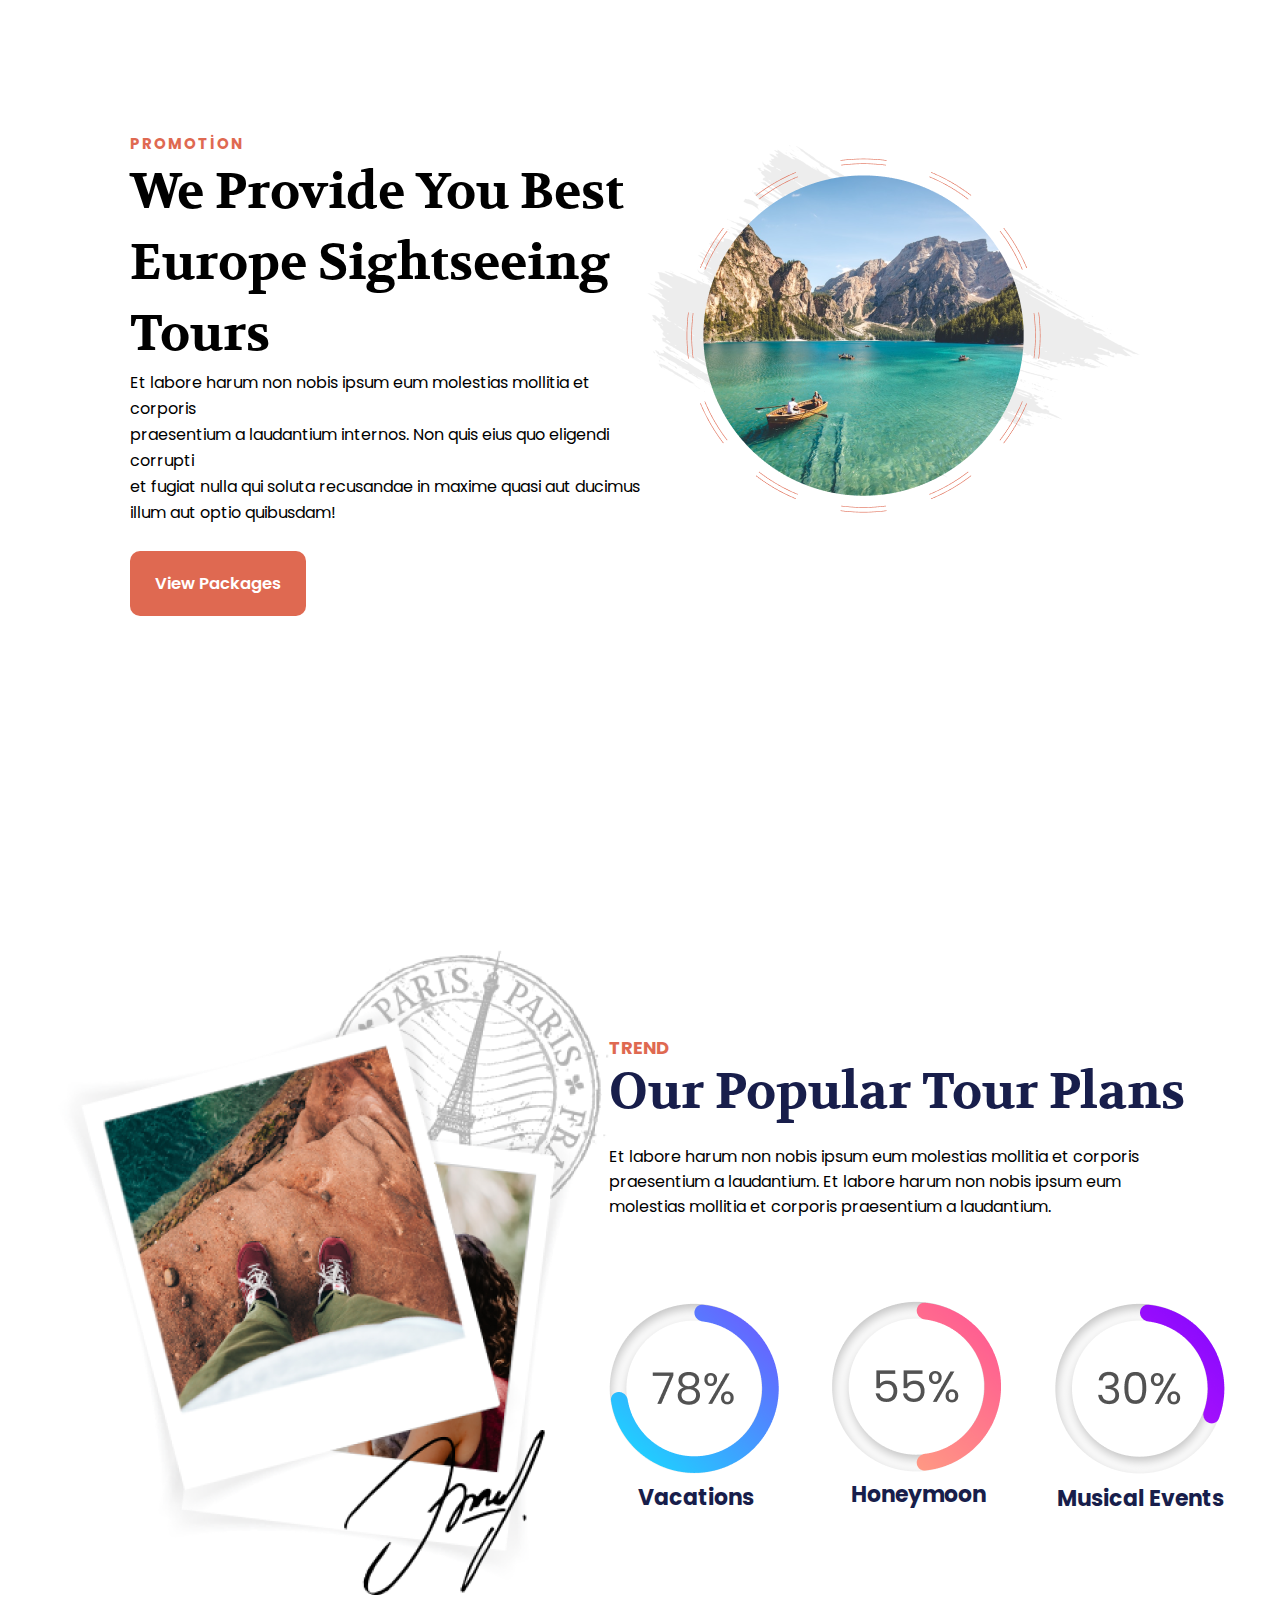
==== about.html @ 144530d7 "[PR-13]-MİSSİON-COMPLETED-PROJECT" ====
<!DOCTYPE html>
<html lang="en">
  <head>
    <meta charset="UTF-8" />
    <meta name="viewport" content="width=device-width, initial-scale=1.0" />
    <title>Tour and Travel About</title>
    <link rel="stylesheet" href="styles/about.css">
    <link rel="stylesheet" href="styles/shared.css">
    <link rel="preconnect" href="https://fonts.googleapis.com">
<link rel="preconnect" href="https://fonts.gstatic.com" crossorigin>
<link href="https://fonts.googleapis.com/css2?family=Poppins&family=Volkhov&family=Yesteryear&display=swap" rel="stylesheet">
  </head>
  <body>
  

    <div class="about-promotion">
      <div class="about-promotion-text-img">
        <div class="about-promotion-text">
          <div class="promotion-small-title"><h5>PROMOTİON</h5></div>
          <div class="promotion-big-title">We Provide You Best <br>Europe Sightseeing Tours</div>
          <div class="promotion-paragraph"><p>Et labore harum non nobis ipsum eum molestias mollitia et corporis <br> praesentium a laudantium internos. Non quis eius quo eligendi corrupti <br> et fugiat nulla qui soluta recusandae in maxime quasi aut ducimus <br> illum aut optio quibusdam!</p></div>
        <button type="button" class="about-promotion-button"><h6>View Packages</h6></button>
        </div >
        <div class="about-img"><img src="images/about/about-context-img01.png" ></div>
        </div>
    </div>
    <div class="wonderlust-video">
      <video class="video" autoplay="autoplay" loop="loop" >
        <source src="images/about/about-video01.mp4"type="video/mp4"/>
      </video>
      <div class="media-text"><h1>Wanderlust</h1></div>
    </div>
    </div>
    <div class="about-trend-section-container">
      <img class="shell-image" src="images/about/about-trend-shell-img.png">
      <div class="about-trend-image">
          <img class="trend-img" src="images/about/about-trend-img.png">
      </div>
      <div class="about-trend-page-description">
     <h5 class="trend-text">TREND</h5>
     <h1 class="our-popular-text">Our Popular Tour Plans</h1>
     <p class="trend-paragraph" >Et labore harum non nobis ipsum eum molestias mollitia et corporis <br> praesentium a laudantium. Et labore harum non nobis ipsum eum <br>molestias mollitia et corporis praesentium a laudantium.</p>
        <div class="number-screens">
               <div class="vacation-screen">
                <img src="images/about/about-statistic-img01.png">
                <h3 id="tourNameText">Vacations</h3>
               </div>
            <div class="honeymoon-screen">
              <img src="images/about/about-statistic-img02.png">
             <h3 id="tourNameText" class="honeymoon-text">Honeymoon</h3>
            </div>
             <div class="musical-screen">
              <img src="images/about/about-statistic-img03.png">
             <h3 id="tourNameText">Musical Events</h3>
             </div>
        </div>
      </div>
    </div>
  </body>
</html>
---- styles/about.css ----
@import url("https://fonts.googleapis.com/css2?family=Roboto:wght@100;300;400&display=swap");
@import url('https://fonts.googleapis.com/css2?family=Poppins:wght@300;400&display=swap');
@import url('https://fonts.googleapis.com/css2?family=Volkhov:wght@400;700&display=swap');


*{
    margin: 0;
    padding: 0;
    text-decoration: none;
    box-sizing: border-box;
}

 

.promotion-small-title{
  font-family: "Poppins", sans;
  font-weight: 700;
  font-size: 18px;
  line-height: 27px;
  letter-spacing: 2px;
  color: #DF6951;
}
.promotion-big-title{
  font-family: "Volkhov", sans;
  font-weight: 700;
  font-size: 50px;
  line-height: 71px;
}
.promotion-paragraph{
font-family: "Poppins", sans;
font-size: 16px;
font-weight: 400;
line-height: 26px;
color: #000000;
}
.about-promotion-button{
  border-radius: 10px;
  border: none;
  padding: 20px 25px;
  background-color: #DF6951;
  margin-top: 25px;
}
h6{
font-family: "Poppins", sans;
font-weight: 600;
font-size: 16.5px;
line-height: 25px;
text-align: center;
color: #FFFFFF;
}
.about-promotion-text-img{
  display: flex;
  justify-content: center;
  margin: 130px;
  max-width: 1350px;
  flex: 1;
}
.about-promotion{
display: flex;
justify-content: center;
align-items: center;


}
.video{
  width: 100%;
}
.media-text{
  font-family: "Yesteryear", sans;
  font-size: 50px;
  line-height: 225px;
  display: flex;
  justify-content: center;
  top: 50%;
  left: 50%;
  transform: translate(-50%, -50%);
  color: #FFFFFF;
  letter-spacing: 8px;
  position: absolute;   
}
.wonderlust-video{
  position: relative;
}
.about-trend-section-container {
    display: flex;
    justify-content: center;
    padding-top: 50px;
    position: relative;
    align-items: center;
    gap: 150px;
  }
  
  #tourNameText {
    font-family: "Poppins", sans-serif;
    font-size: 22px;
    color: #181e4b;
  }
  
  .about-trend-page-description {
    text-align: start;
  }
  
  .shell-image {
    position: absolute;
    right: -20px;
    top: 30px;
  }
  
  .number-screens {
    padding-top: 80px;
    display: flex;
    gap: 50px;
  }
  
  .vacation-screen{
    text-align: center;
  }
  .honeymoon-screen{
    text-align: center;
  }
  .musical-screen{
    text-align: center;
  }
  
  .our-popular-text {
    font-size: 50px;
    color: #181E4B;
    font-family: "Volkhov", sans-serif;
  }
  
  .trend-text {
    font-size: 18px;
    color: #df6951;
    font-family: "Poppins", sans-serif;
  }
  
  .trend-paragraph {
    font-size: 16px;
    font-family: "Poppins", sans-serif;
    padding-top: 20px;
  }
  
  @media only screen and (max-width: 1600px){
    .shell-image{
      display: none;
    }
  }
  
  @media only screen and (max-width: 1334px) {
    .about-trend-section-container{
      gap: 0;
    }
  }
  
  @media only screen and (max-width: 1180px) {
    .about-trend-section-container{
      display: flex;
      flex-direction: column;
      padding-top: 10px;
    }
    .trend-img{
      width: 310px;
    }
    .about-trend-page-description {
      text-align: center;
      padding-top: 20px;
    }
  }
  @media only screen and (max-width: 624px){
    .number-screens{
      display: flex;
      flex-direction: column;
    }
  }
---- styles/shared.css ----
* {
  margin: 0;
  padding: 0;
  box-sizing: border-box;
}

li {
  list-style-type: none;
}

a {
  text-decoration: none;
  color: inherit;
}
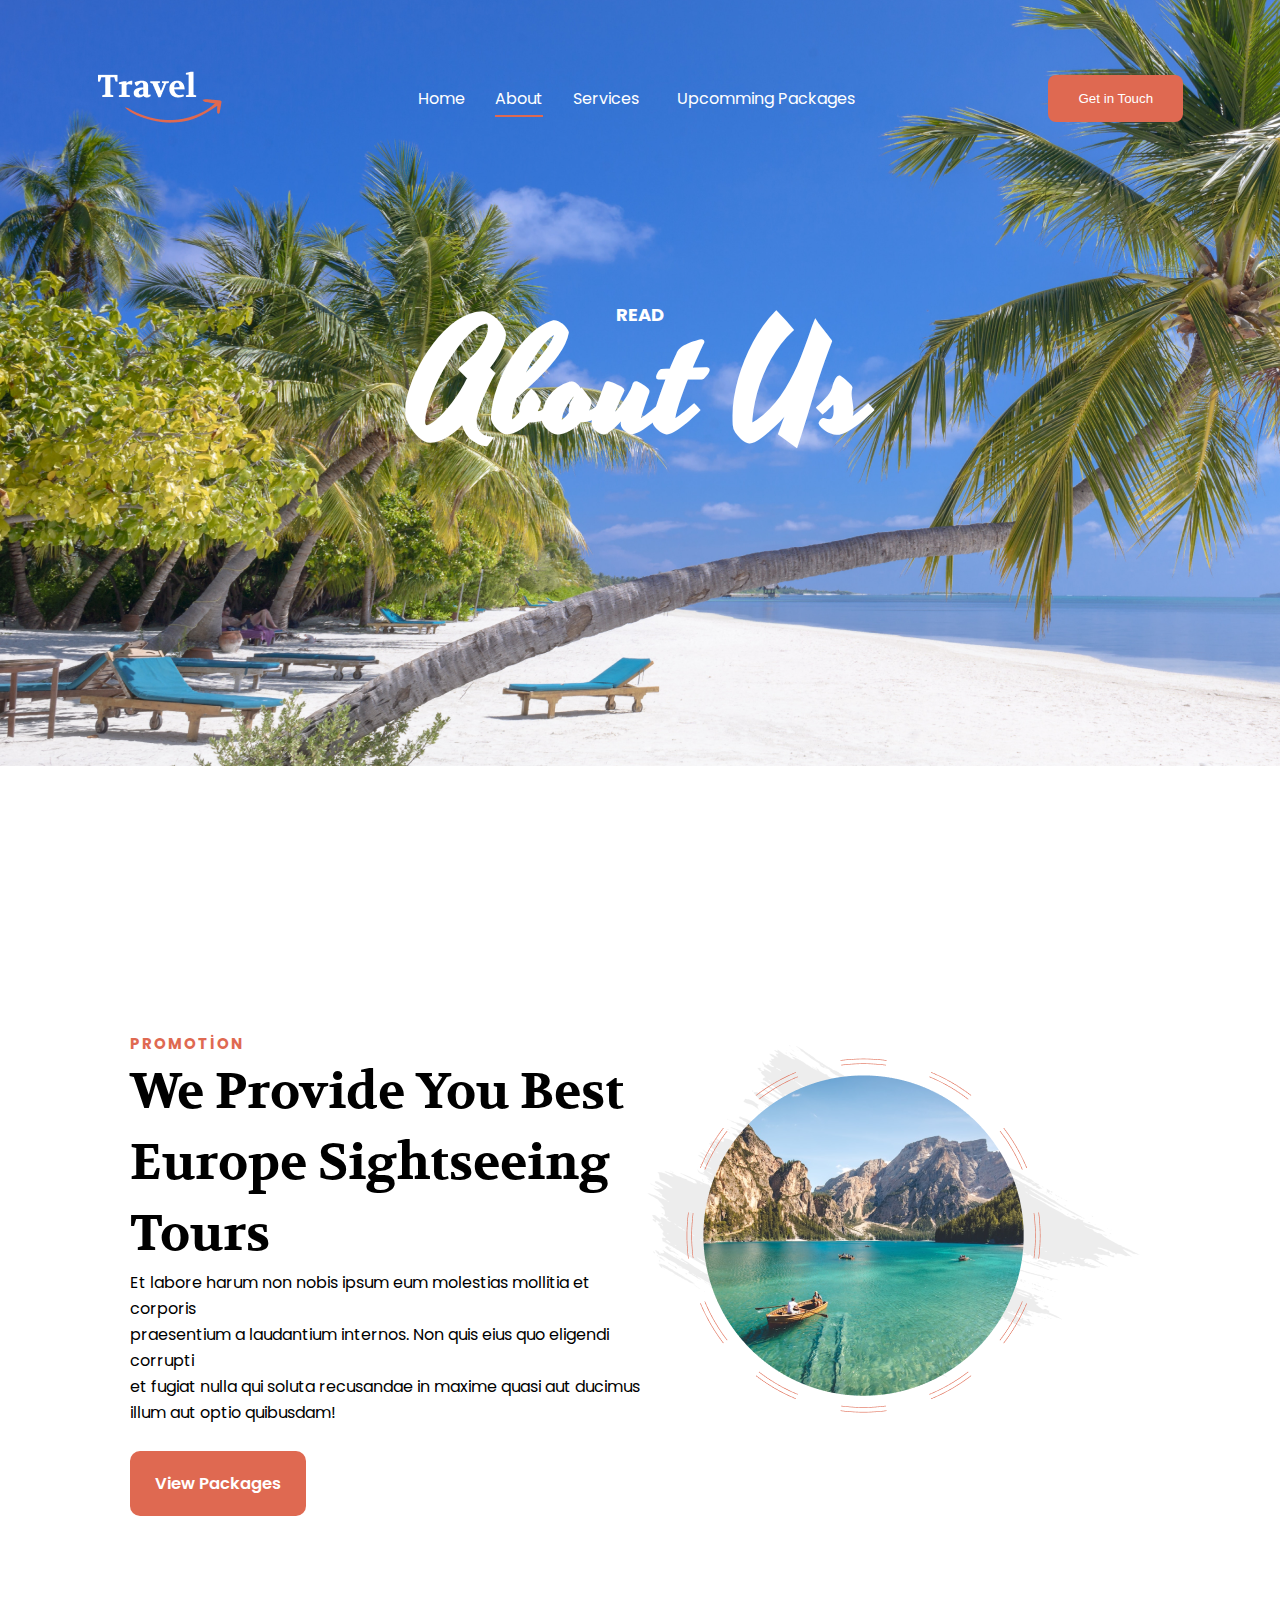
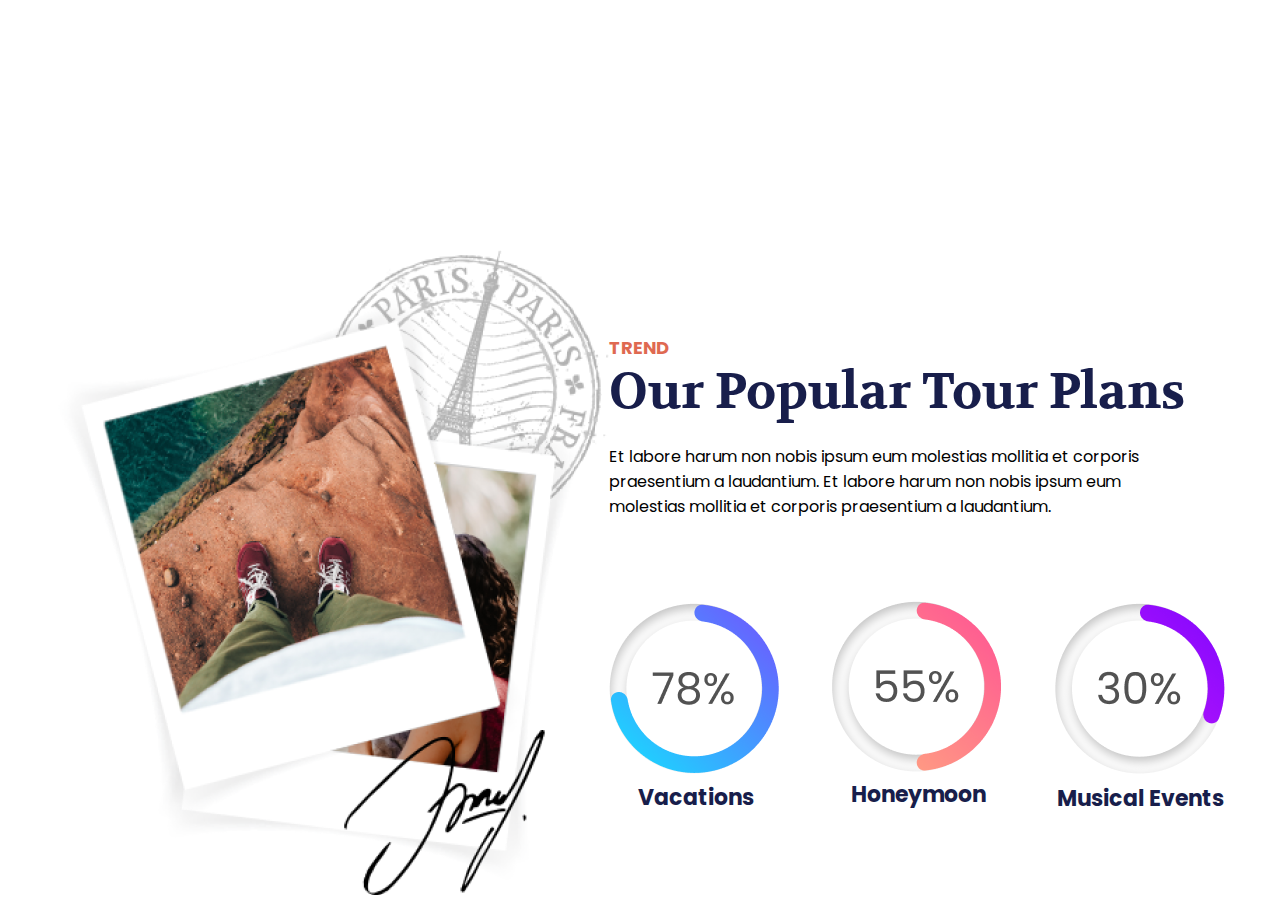
==== commit 592e5ce2: "logo-arkaplan-güncellendi-merge-conflict" ====
--- a/about.html
+++ b/about.html
@@ -4,57 +4,115 @@
     <meta charset="UTF-8" />
     <meta name="viewport" content="width=device-width, initial-scale=1.0" />
     <title>Tour and Travel About</title>
-    <link rel="stylesheet" href="styles/about.css">
-    <link rel="stylesheet" href="styles/shared.css">
-    <link rel="preconnect" href="https://fonts.googleapis.com">
-<link rel="preconnect" href="https://fonts.gstatic.com" crossorigin>
-<link href="https://fonts.googleapis.com/css2?family=Poppins&family=Volkhov&family=Yesteryear&display=swap" rel="stylesheet">
+    <link rel="stylesheet" href="styles/about.css" />
+    <link rel="stylesheet" href="styles/shared.css" />
   </head>
   <body>
-  
-
+    <header class="about-us-page-container">
+      <nav class="about-navigation-menu">
+        <img src="images/logo_2.png" />
+        <ul class="about-navigation-items">
+          <li><a class="about-page-nav-item" href="index.html">Home</a></li>
+          <li>
+            <a
+              id="about-link-active"
+              class="about-page-nav-item"
+              href="about.html"
+              >About</a
+            >
+          </li>
+          <li class="services-link-list">
+            <a class="homepage-item" href="#"
+              >Services<i
+                id="services-down"
+                class="fa-solid fa-chevron-down"
+              ></i
+            ></a>
+            <div class="services-links-items">
+              <ul>
+                <li>
+                  <a class="services-item" href="#">Honeymoon Packages</a>
+                </li>
+                <li><a class="services-item" href="#">Tours Packages</a></li>
+                <li><a class="services-item" href="#">Musical Events</a></li>
+                <li><a class="services-item" href="#">Build Package</a></li>
+                <li><a class="services-item" href="#">Others</a></li>
+              </ul>
+            </div>
+          </li>
+          <li>
+            <a class="about-page-nav-item" href="#">Upcomming Packages</a>
+          </li>
+        </ul>
+        <button class="touch-Btn">Get in Touch</button>
+      </nav>
+      <div class="about-us-text-screen">
+        <h5 class="read-text">READ</h5>
+        <h1 class="about-us-text">About Us</h1>
+      </div>
+    </header>
     <div class="about-promotion">
       <div class="about-promotion-text-img">
         <div class="about-promotion-text">
           <div class="promotion-small-title"><h5>PROMOTİON</h5></div>
-          <div class="promotion-big-title">We Provide You Best <br>Europe Sightseeing Tours</div>
-          <div class="promotion-paragraph"><p>Et labore harum non nobis ipsum eum molestias mollitia et corporis <br> praesentium a laudantium internos. Non quis eius quo eligendi corrupti <br> et fugiat nulla qui soluta recusandae in maxime quasi aut ducimus <br> illum aut optio quibusdam!</p></div>
-        <button type="button" class="about-promotion-button"><h6>View Packages</h6></button>
-        </div >
-        <div class="about-img"><img src="images/about/about-context-img01.png" ></div>
+          <div class="promotion-big-title">
+            We Provide You Best <br />Europe Sightseeing Tours
+          </div>
+          <div class="promotion-paragraph">
+            <p>
+              Et labore harum non nobis ipsum eum molestias mollitia et corporis
+              <br />
+              praesentium a laudantium internos. Non quis eius quo eligendi
+              corrupti <br />
+              et fugiat nulla qui soluta recusandae in maxime quasi aut ducimus
+              <br />
+              illum aut optio quibusdam!
+            </p>
+          </div>
+          <button type="button" class="about-promotion-button">
+            <h6 class="button-title">View Packages</h6>
+          </button>
         </div>
+        <div class="about-img">
+          <img src="images/about/about-context-img01.png" />
+        </div>
+      </div>
     </div>
     <div class="wonderlust-video">
-      <video class="video" autoplay="autoplay" loop="loop" >
-        <source src="images/about/about-video01.mp4"type="video/mp4"/>
+      <video class="video" autoplay="autoplay" loop="loop">
+        <source src="images/about/about-video01.mp4" type="video/mp4" />
       </video>
       <div class="media-text"><h1>Wanderlust</h1></div>
     </div>
-    </div>
     <div class="about-trend-section-container">
-      <img class="shell-image" src="images/about/about-trend-shell-img.png">
+      <img class="shell-image" src="images/about/about-trend-shell-img.png" />
       <div class="about-trend-image">
-          <img class="trend-img" src="images/about/about-trend-img.png">
+        <img class="trend-img" src="images/about/about-trend-img.png" />
       </div>
       <div class="about-trend-page-description">
-     <h5 class="trend-text">TREND</h5>
-     <h1 class="our-popular-text">Our Popular Tour Plans</h1>
-     <p class="trend-paragraph" >Et labore harum non nobis ipsum eum molestias mollitia et corporis <br> praesentium a laudantium. Et labore harum non nobis ipsum eum <br>molestias mollitia et corporis praesentium a laudantium.</p>
+        <h5 class="trend-text">TREND</h5>
+        <h1 class="our-popular-text">Our Popular Tour Plans</h1>
+        <p class="trend-paragraph">
+          Et labore harum non nobis ipsum eum molestias mollitia et corporis
+          <br />
+          praesentium a laudantium. Et labore harum non nobis ipsum eum
+          <br />molestias mollitia et corporis praesentium a laudantium.
+        </p>
         <div class="number-screens">
-               <div class="vacation-screen">
-                <img src="images/about/about-statistic-img01.png">
-                <h3 id="tourNameText">Vacations</h3>
-               </div>
-            <div class="honeymoon-screen">
-              <img src="images/about/about-statistic-img02.png">
-             <h3 id="tourNameText" class="honeymoon-text">Honeymoon</h3>
-            </div>
-             <div class="musical-screen">
-              <img src="images/about/about-statistic-img03.png">
-             <h3 id="tourNameText">Musical Events</h3>
-             </div>
+          <div class="vacation-screen">
+            <img src="images/about/about-statistic-img01.png" />
+            <h3 id="tourNameText">Vacations</h3>
+          </div>
+          <div class="honeymoon-screen">
+            <img src="images/about/about-statistic-img02.png" />
+            <h3 id="tourNameText" class="honeymoon-text">Honeymoon</h3>
+          </div>
+          <div class="musical-screen">
+            <img src="images/about/about-statistic-img03.png" />
+            <h3 id="tourNameText">Musical Events</h3>
+          </div>
         </div>
       </div>
     </div>
   </body>
-</html>+</html>
--- a/styles/about.css
+++ b/styles/about.css
@@ -1,4 +1,6 @@
 @import url("https://fonts.googleapis.com/css2?family=Roboto:wght@100;300;400&display=swap");
+@import url('https://fonts.googleapis.com/css2?family=Yesteryear&display=swap');
+@import url('https://fonts.googleapis.com/css2?family=Volkhov:wght@400;700&display=swap');
 @import url('https://fonts.googleapis.com/css2?family=Poppins:wght@300;400&display=swap');
 @import url('https://fonts.googleapis.com/css2?family=Volkhov:wght@400;700&display=swap');
 
@@ -10,7 +12,100 @@
     box-sizing: border-box;
 }
 
- 
+.about-us-page-container{
+  background-image: url(/images/about/about-header-img.png);
+  background-repeat: no-repeat;
+  height: 100vh;
+  margin : auto;
+}
+
+#about-link-active{
+  border-bottom: 2px solid #df6951;
+  padding-bottom: 5px;
+}
+
+.active{
+  border-bottom: 2px solid #DF6951;
+}
+
+.about-navigation-menu{
+  display: flex;
+  justify-content: space-around;
+  padding-top: 66px;
+  align-items: center;
+}
+
+.about-navigation-items{
+  display: flex;
+  gap: 30px;
+  color: #fff;
+  font-family: "Poppins", sans-serif;
+  position: relative;
+}
+
+.about-navigation-items .about-page-nav-item:hover{
+  border-bottom: 2px solid #df6951;
+  padding-bottom: 5px;
+}
+
+.services-item:hover {
+  color: rgb(223, 105, 80);
+}
+
+#services-down{
+  padding-left: 8px;
+  font-size: 14px;
+}
+
+.touch-Btn{
+  padding: 16px 30px 16px 30px;
+  color: #fff;
+  border: none;
+  cursor: pointer;
+  background-color: #df6951;
+  border-radius: 8px;
+}
+
+.about-us-text-screen{
+  justify-content: center;
+  display: flex;
+  position: relative;
+  margin-top: 150px;
+}
+
+.read-text{
+  color: #fff;
+  font-family: "Poppins" , sans-serif;
+  position: absolute;
+  font-size: 18px;
+  top: 20px;
+}
+
+.about-us-text{
+  color: #fff;
+  font-family: 'Yesteryear', cursive;
+  font-size: 150px;
+}
+
+.services-links-items{
+  position: absolute;
+  top: 30px;
+  visibility: hidden;
+  line-height: 36px;
+  z-index: 1;
+  background-color: rgba(217, 217, 217, 0.58);
+  padding: 18px;
+  border-radius: 20px;
+  transition: all 0.3s ease;
+  font-family: "Poppins", sans-serif;
+  color: #000;
+  font-size: 14px;
+}
+
+.services-link-list:hover .services-links-items {
+  visibility: visible;
+}
+
 
 .promotion-small-title{
   font-family: "Poppins", sans;
@@ -40,7 +135,7 @@
   background-color: #DF6951;
   margin-top: 25px;
 }
-h6{
+.button-title{
 font-family: "Poppins", sans;
 font-weight: 600;
 font-size: 16.5px;
@@ -59,8 +154,6 @@
 display: flex;
 justify-content: center;
 align-items: center;
-
-
 }
 .video{
   width: 100%;
@@ -81,6 +174,8 @@
 .wonderlust-video{
   position: relative;
 }
+
+
 .about-trend-section-container {
     display: flex;
     justify-content: center;
@@ -102,7 +197,7 @@
   
   .shell-image {
     position: absolute;
-    right: -20px;
+    right: 0px;
     top: 30px;
   }
   
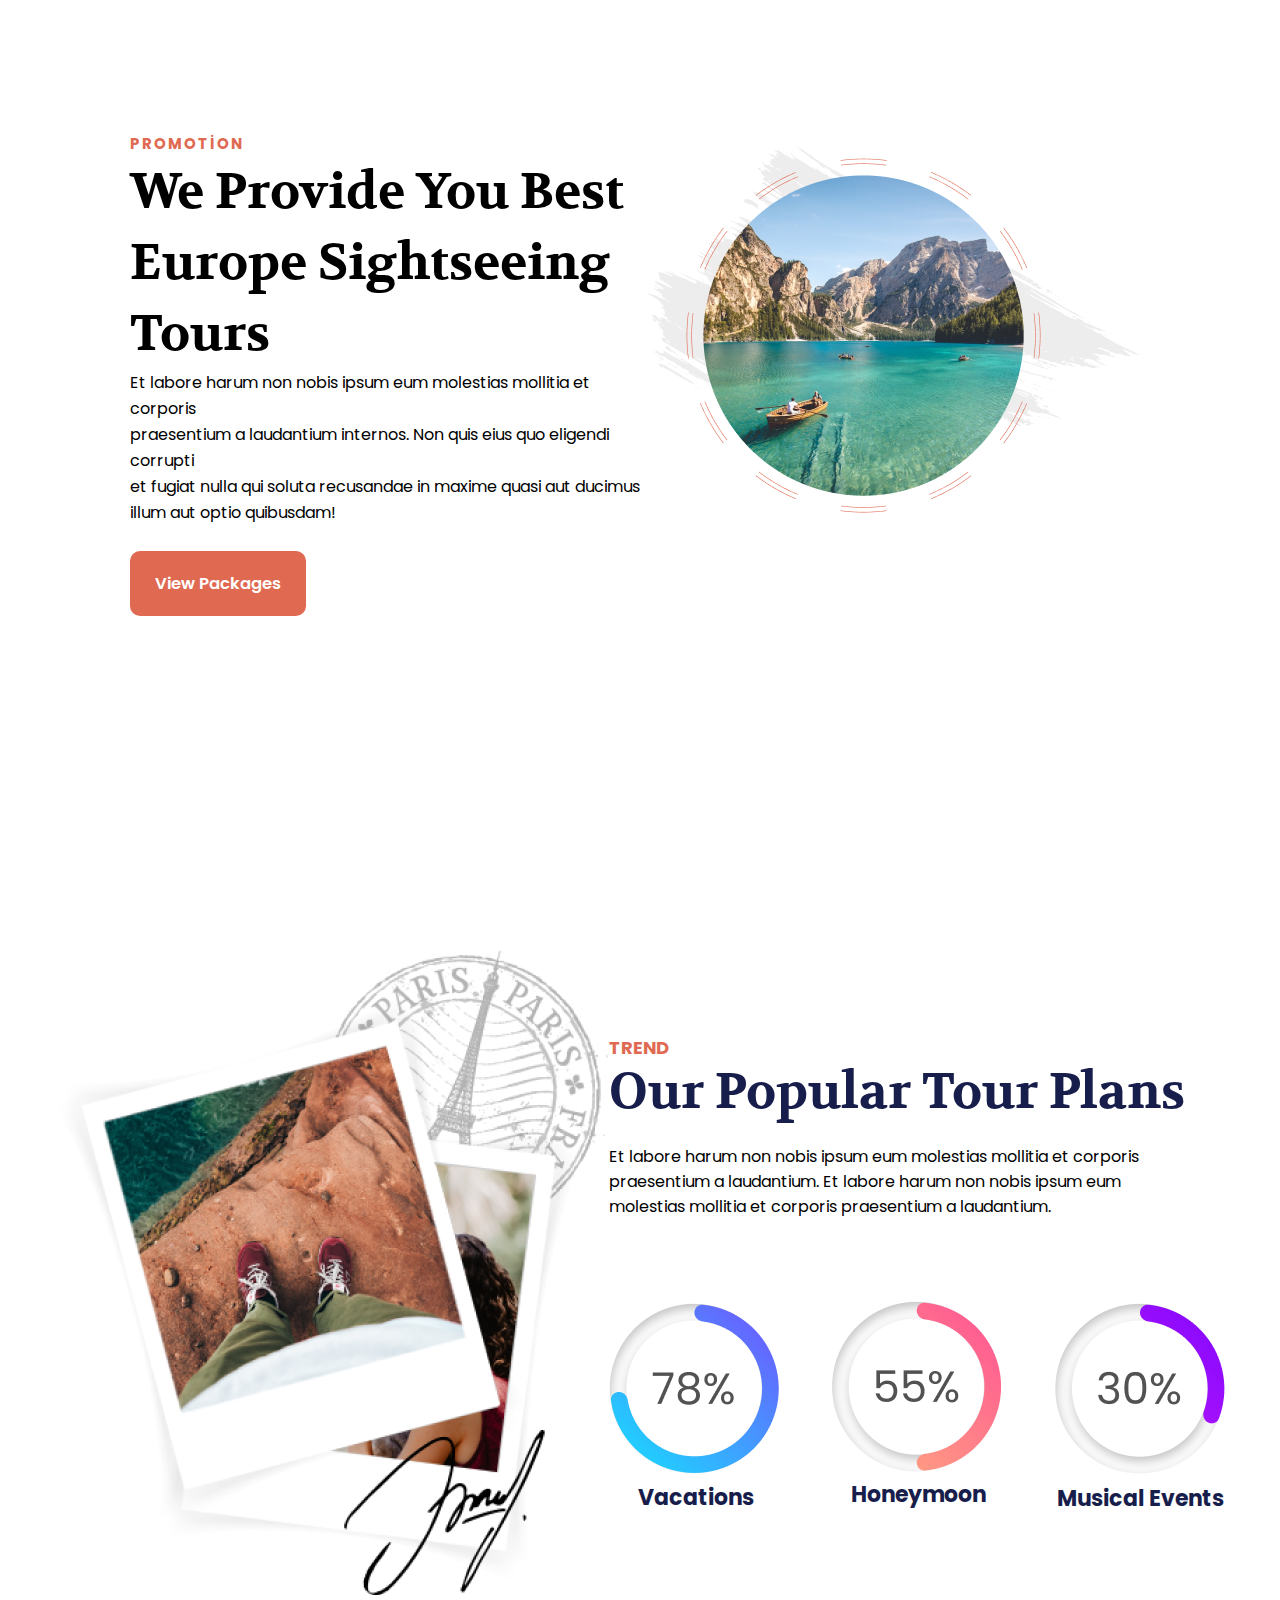
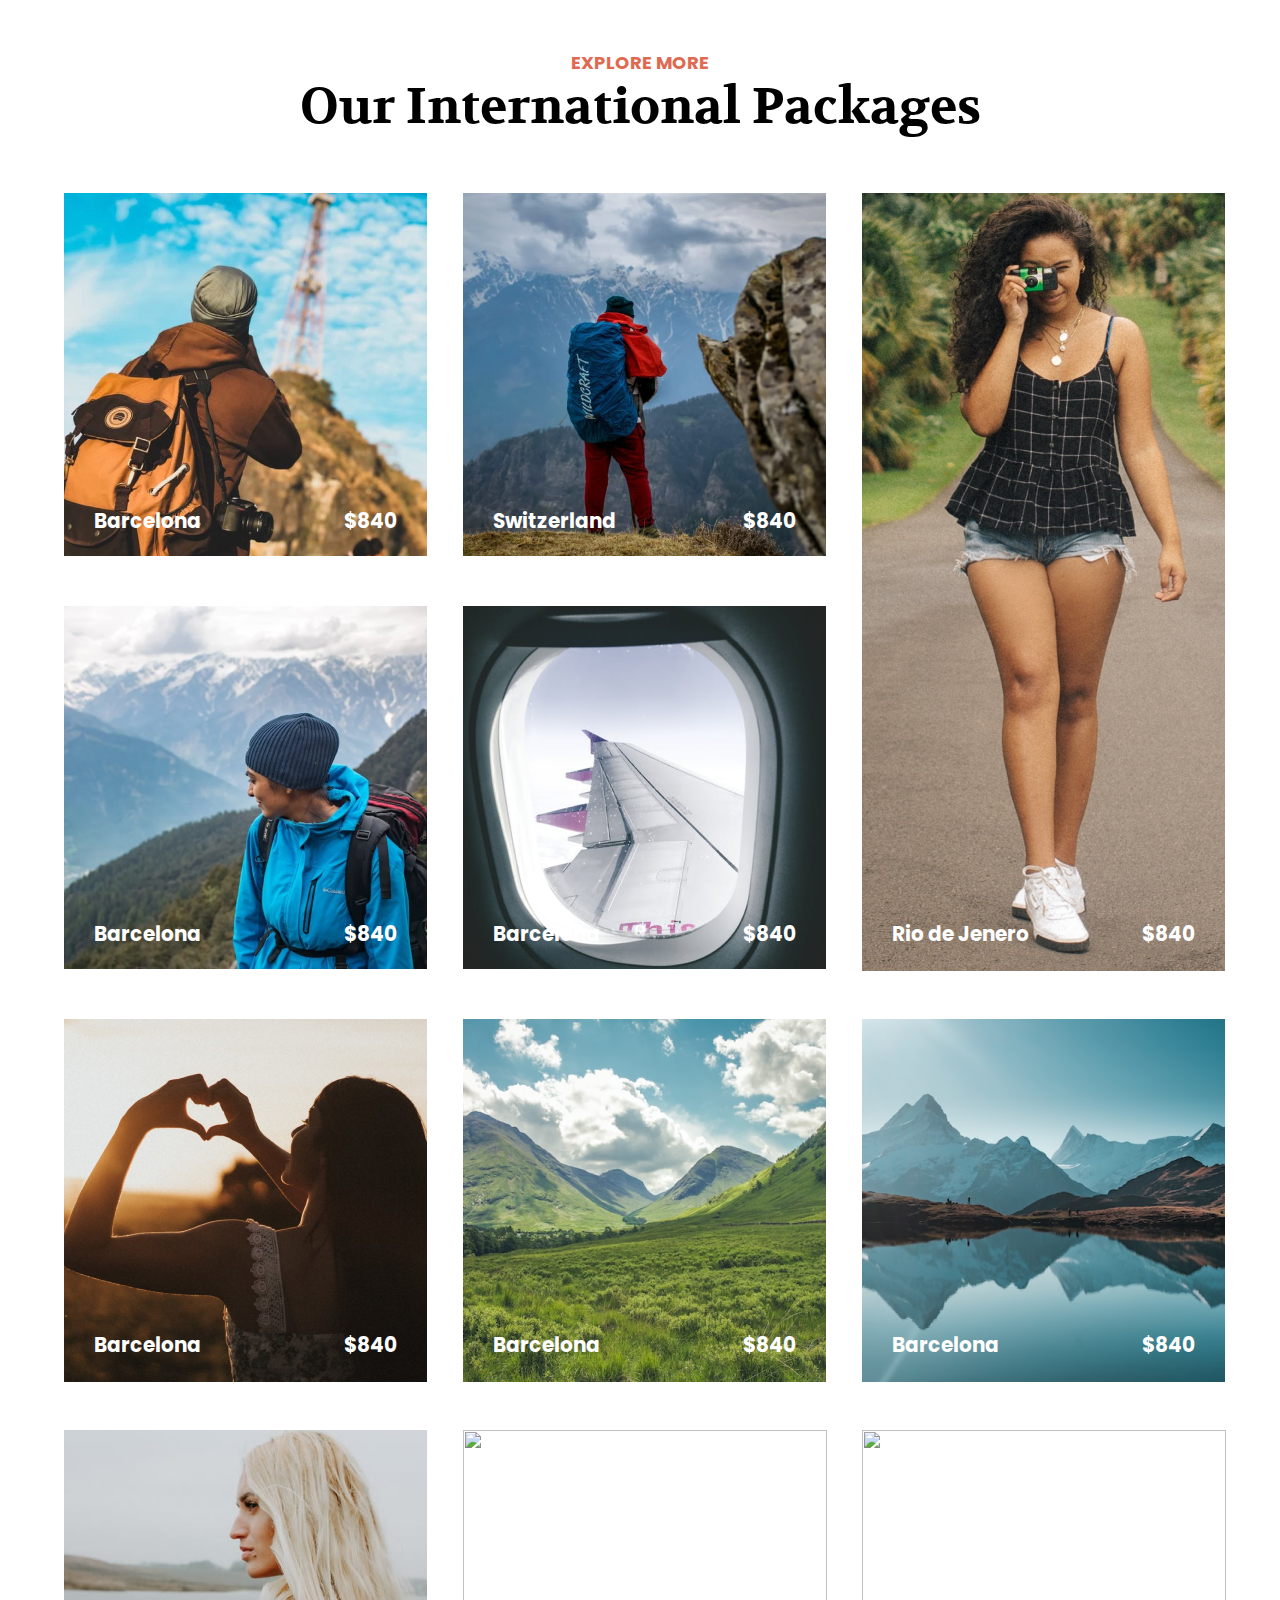
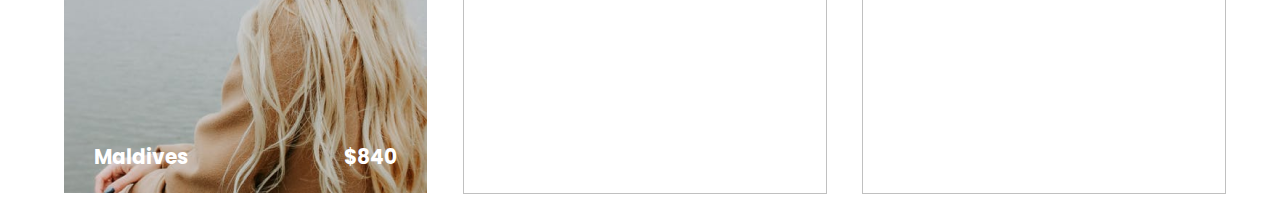
==== commit 590f9344: "grid-sorunu-çözüldü-merge-conflict" ====
--- a/about.html
+++ b/about.html
@@ -6,51 +6,14 @@
     <title>Tour and Travel About</title>
     <link rel="stylesheet" href="styles/about.css" />
     <link rel="stylesheet" href="styles/shared.css" />
+    <link rel="preconnect" href="https://fonts.googleapis.com" />
+    <link rel="preconnect" href="https://fonts.gstatic.com" crossorigin />
+    <link
+      href="https://fonts.googleapis.com/css2?family=Poppins&family=Volkhov&family=Yesteryear&display=swap"
+      rel="stylesheet"
+    />
   </head>
   <body>
-    <header class="about-us-page-container">
-      <nav class="about-navigation-menu">
-        <img src="images/logo_2.png" />
-        <ul class="about-navigation-items">
-          <li><a class="about-page-nav-item" href="index.html">Home</a></li>
-          <li>
-            <a
-              id="about-link-active"
-              class="about-page-nav-item"
-              href="about.html"
-              >About</a
-            >
-          </li>
-          <li class="services-link-list">
-            <a class="homepage-item" href="#"
-              >Services<i
-                id="services-down"
-                class="fa-solid fa-chevron-down"
-              ></i
-            ></a>
-            <div class="services-links-items">
-              <ul>
-                <li>
-                  <a class="services-item" href="#">Honeymoon Packages</a>
-                </li>
-                <li><a class="services-item" href="#">Tours Packages</a></li>
-                <li><a class="services-item" href="#">Musical Events</a></li>
-                <li><a class="services-item" href="#">Build Package</a></li>
-                <li><a class="services-item" href="#">Others</a></li>
-              </ul>
-            </div>
-          </li>
-          <li>
-            <a class="about-page-nav-item" href="#">Upcomming Packages</a>
-          </li>
-        </ul>
-        <button class="touch-Btn">Get in Touch</button>
-      </nav>
-      <div class="about-us-text-screen">
-        <h5 class="read-text">READ</h5>
-        <h1 class="about-us-text">About Us</h1>
-      </div>
-    </header>
     <div class="about-promotion">
       <div class="about-promotion-text-img">
         <div class="about-promotion-text">
@@ -114,5 +77,90 @@
         </div>
       </div>
     </div>
+    <div class="about-explore-packages-container">
+      <div class="first-text">
+        <h5 class="explore-more-text">EXPLORE MORE</h5>
+        <h1 class="international-text">Our International Packages</h1>
+      </div>
+      <div class="container-items">
+        <div id="column-item" class="item1">
+          <img src="images/about/about-city-img-barcelona.png" />
+          <div class="city-and-money-text">
+            <h6>Barcelona</h6>
+            <h6>$840</h6>
+          </div>
+        </div>
+        <div id="column-item" class="item2">
+          <img src="images/about/about-city-img-switzerland.png" />
+          <div class="city-and-money-text">
+            <h6>Switzerland</h6>
+            <h6 class="switzerland-money">$840</h6>
+          </div>
+        </div>
+        <div id="column-item" class="item3">
+          <img src="images/about/about-city-img-riodejenero.png" />
+          <div class="city-and-money-text">
+            <h6>Rio de Jenero</h6>
+            <h6 class="jenero-money-text">$840</h6>
+          </div>
+        </div>
+        <div id="column-item" class="item4">
+          <img src="images/about/about-city-img-barcelona02.png" />
+          <div class="city-and-money-text">
+            <h6>Barcelona</h6>
+            <h6>$840</h6>
+          </div>
+        </div>
+        <div id="column-item" class="item5">
+          <img src="images/about/about-city-img-tommorowland.png" />
+          <div class="city-and-money-text">
+            <h6>Barcelona</h6>
+            <h6>$840</h6>
+          </div>
+        </div>
+        <div id="column-item" class="item6">
+          <img src="images/about/about-city-img-losangelas.png" />
+          <div class="city-and-money-text">
+            <h6>Barcelona</h6>
+            <h6>$840</h6>
+          </div>
+        </div>
+        <div id="column-item" class="item7">
+          <img src="images/about/about-city-img-barcelona03.png" />
+          <div class="city-and-money-text barcelona7">
+            <h6>Barcelona</h6>
+            <h6>$840</h6>
+          </div>
+        </div>
+        <div id="column-item" class="item8">
+          <img src="images/about/about-city-img-barcelona04.png" />
+          <div class="city-and-money-text">
+            <h6>Barcelona</h6>
+            <h6>$840</h6>
+          </div>
+        </div>
+        <div id="column-item" class="item9">
+          <img src="images/about/about-city-img-maldives.png" />
+          <div class="city-and-money-text">
+            <h6>Maldives</h6>
+            <h6>$840</h6>
+          </div>
+        </div>
+        <div id="column-item" class="item10">
+          <img class="free-image" src="images/about/island.jpg" />
+          <div class="city-and-money-text">
+            <h6>Island</h6>
+            <h6 class="island-money">$840</h6>
+          </div>
+        </div>
+        <div id="column-item" class="item11">
+          <img class="free-image" src="images/about/pakistan.jpg" />
+          <div class="city-and-money-text">
+            <h6>Pakistan</h6>
+            <h6>$840</h6>
+          </div>
+        </div>
+      </div>
+    </div>
   </body>
 </html>
--- a/styles/about.css
+++ b/styles/about.css
@@ -1,112 +1,12 @@
 @import url("https://fonts.googleapis.com/css2?family=Roboto:wght@100;300;400&display=swap");
-@import url('https://fonts.googleapis.com/css2?family=Yesteryear&display=swap');
-@import url('https://fonts.googleapis.com/css2?family=Volkhov:wght@400;700&display=swap');
 @import url('https://fonts.googleapis.com/css2?family=Poppins:wght@300;400&display=swap');
 @import url('https://fonts.googleapis.com/css2?family=Volkhov:wght@400;700&display=swap');
-
-
 *{
     margin: 0;
     padding: 0;
     text-decoration: none;
     box-sizing: border-box;
 }
-
-.about-us-page-container{
-  background-image: url(/images/about/about-header-img.png);
-  background-repeat: no-repeat;
-  height: 100vh;
-  margin : auto;
-}
-
-#about-link-active{
-  border-bottom: 2px solid #df6951;
-  padding-bottom: 5px;
-}
-
-.active{
-  border-bottom: 2px solid #DF6951;
-}
-
-.about-navigation-menu{
-  display: flex;
-  justify-content: space-around;
-  padding-top: 66px;
-  align-items: center;
-}
-
-.about-navigation-items{
-  display: flex;
-  gap: 30px;
-  color: #fff;
-  font-family: "Poppins", sans-serif;
-  position: relative;
-}
-
-.about-navigation-items .about-page-nav-item:hover{
-  border-bottom: 2px solid #df6951;
-  padding-bottom: 5px;
-}
-
-.services-item:hover {
-  color: rgb(223, 105, 80);
-}
-
-#services-down{
-  padding-left: 8px;
-  font-size: 14px;
-}
-
-.touch-Btn{
-  padding: 16px 30px 16px 30px;
-  color: #fff;
-  border: none;
-  cursor: pointer;
-  background-color: #df6951;
-  border-radius: 8px;
-}
-
-.about-us-text-screen{
-  justify-content: center;
-  display: flex;
-  position: relative;
-  margin-top: 150px;
-}
-
-.read-text{
-  color: #fff;
-  font-family: "Poppins" , sans-serif;
-  position: absolute;
-  font-size: 18px;
-  top: 20px;
-}
-
-.about-us-text{
-  color: #fff;
-  font-family: 'Yesteryear', cursive;
-  font-size: 150px;
-}
-
-.services-links-items{
-  position: absolute;
-  top: 30px;
-  visibility: hidden;
-  line-height: 36px;
-  z-index: 1;
-  background-color: rgba(217, 217, 217, 0.58);
-  padding: 18px;
-  border-radius: 20px;
-  transition: all 0.3s ease;
-  font-family: "Poppins", sans-serif;
-  color: #000;
-  font-size: 14px;
-}
-
-.services-link-list:hover .services-links-items {
-  visibility: visible;
-}
-
-
 .promotion-small-title{
   font-family: "Poppins", sans;
   font-weight: 700;
@@ -174,8 +74,6 @@
 .wonderlust-video{
   position: relative;
 }
-
-
 .about-trend-section-container {
     display: flex;
     justify-content: center;
@@ -261,9 +159,70 @@
       padding-top: 20px;
     }
   }
+
   @media only screen and (max-width: 624px){
     .number-screens{
       display: flex;
       flex-direction: column;
     }
+  }
+  .about-explore-packages-container {
+    display: flex;
+    flex-direction: column;
+    align-items: center;
+    text-align: center;
+  }
+  
+  .first-text{
+    padding: 50px 0 50px 0;
+  }
+  
+  .container-items {
+    display: grid;
+    grid-template-columns: repeat(auto-fit, minmax(0 , 363px));
+    max-width: 1600px;
+    margin: auto;
+    gap: 36px;
+    justify-content: center;
+
+  }
+
+
+  .city-and-money-text{
+    position: absolute;
+    bottom: 30px;
+    padding: 0 30px;
+    justify-content: space-between;
+    display: flex;
+    width: 100%;
+    font-size: 30px;
+    color: #ffffff;
+    font-family: "Poppins" , sans-serif;
+  }
+
+  .item3{
+    grid-row: auto / span 2;
+  }
+  
+  .container-items > #column-item {
+    padding: 4px;
+    position: relative;
+  }
+
+  .free-image{
+    width: 364px;
+    height: 364px;
+    object-fit: cover;
+  }
+  
+  .international-text{
+    font-size: 50px;
+    font-family: "Volkhov" , sans-serif;
+  }
+  
+  .explore-more-text{
+    font-size: 18px;
+    color: #df6951;
+    letter-spacing: 0.8;
+    font-family: "Poppins" , sans-serif;
   }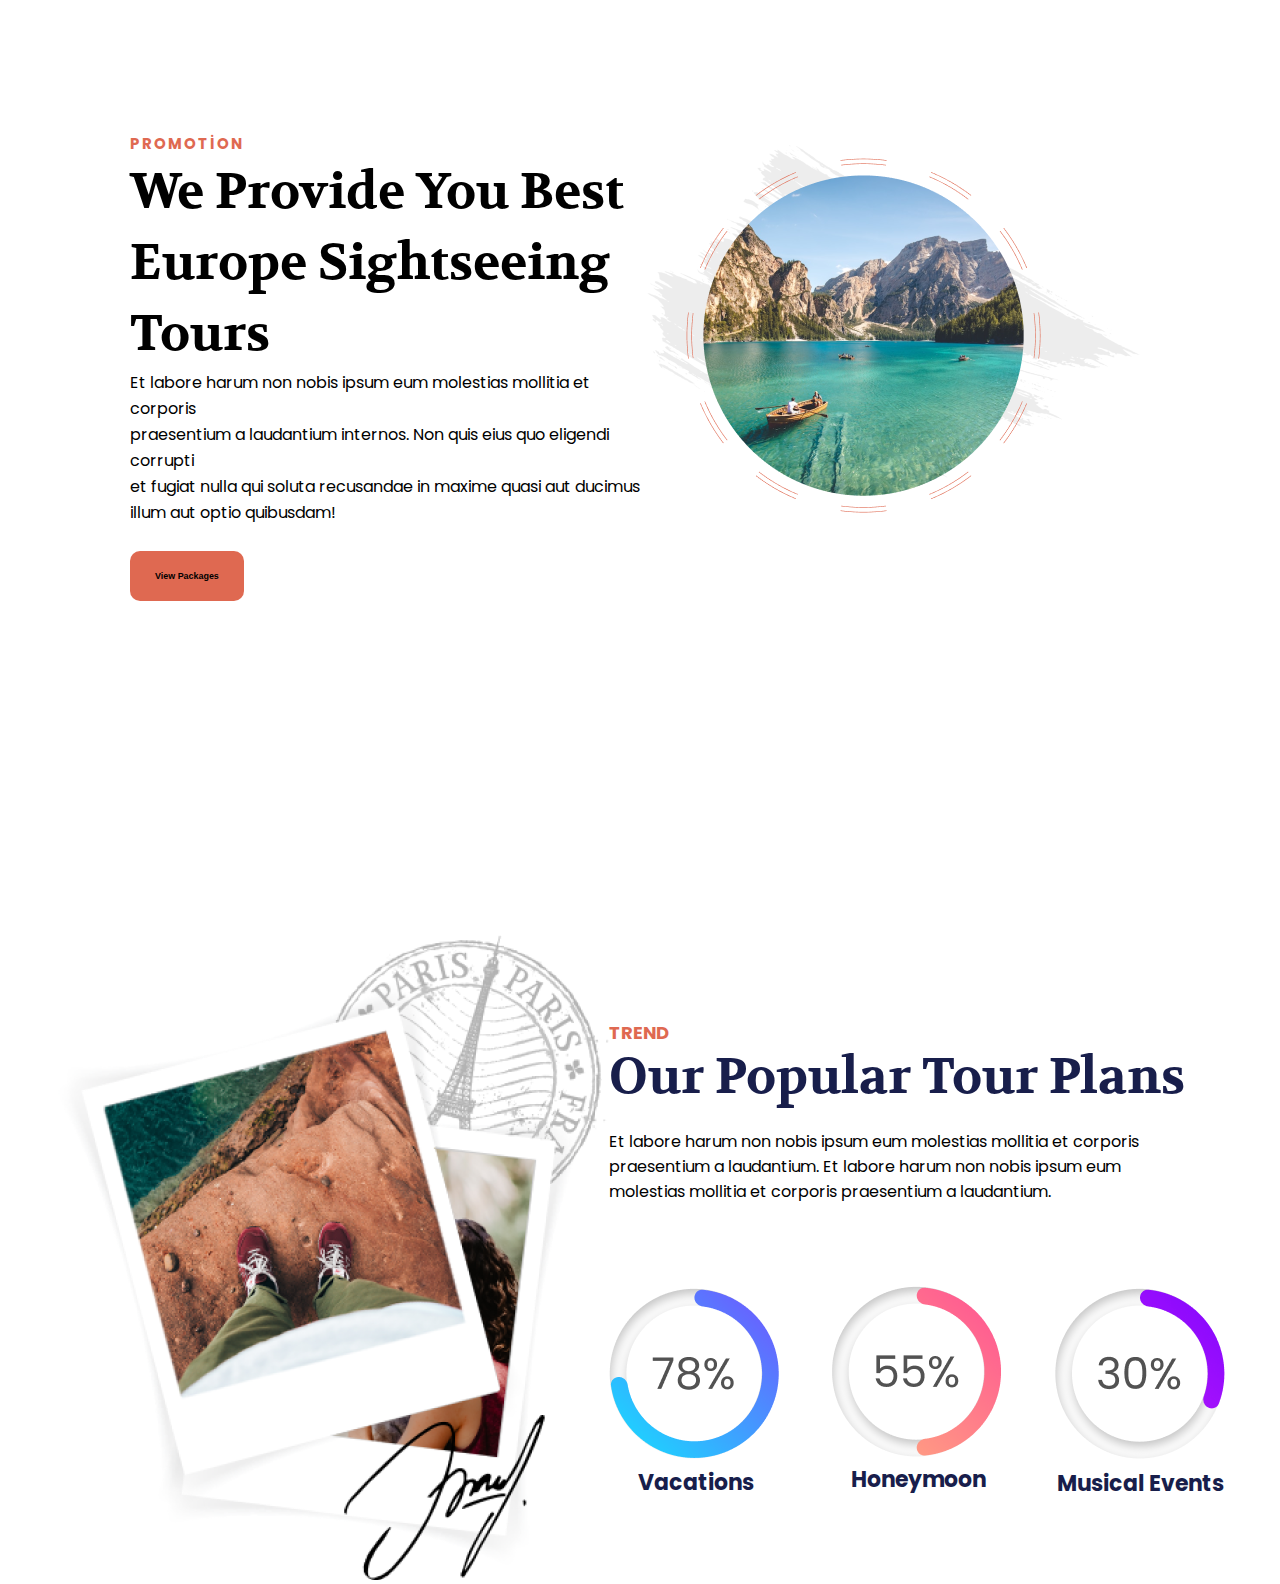
==== commit d6dce6a8: "[PR-13]-abouthtml-boşluk-sildim" ====
--- a/about.html
+++ b/about.html
@@ -4,163 +4,57 @@
     <meta charset="UTF-8" />
     <meta name="viewport" content="width=device-width, initial-scale=1.0" />
     <title>Tour and Travel About</title>
-    <link rel="stylesheet" href="styles/about.css" />
-    <link rel="stylesheet" href="styles/shared.css" />
-    <link rel="preconnect" href="https://fonts.googleapis.com" />
-    <link rel="preconnect" href="https://fonts.gstatic.com" crossorigin />
-    <link
-      href="https://fonts.googleapis.com/css2?family=Poppins&family=Volkhov&family=Yesteryear&display=swap"
-      rel="stylesheet"
-    />
+    <link rel="stylesheet" href="styles/about.css">
+    <link rel="stylesheet" href="styles/shared.css">
+    <link rel="preconnect" href="https://fonts.googleapis.com">
+<link rel="preconnect" href="https://fonts.gstatic.com" crossorigin>
+<link href="https://fonts.googleapis.com/css2?family=Poppins&family=Volkhov&family=Yesteryear&display=swap" rel="stylesheet">
   </head>
   <body>
+  
+
     <div class="about-promotion">
       <div class="about-promotion-text-img">
         <div class="about-promotion-text">
           <div class="promotion-small-title"><h5>PROMOTİON</h5></div>
-          <div class="promotion-big-title">
-            We Provide You Best <br />Europe Sightseeing Tours
-          </div>
-          <div class="promotion-paragraph">
-            <p>
-              Et labore harum non nobis ipsum eum molestias mollitia et corporis
-              <br />
-              praesentium a laudantium internos. Non quis eius quo eligendi
-              corrupti <br />
-              et fugiat nulla qui soluta recusandae in maxime quasi aut ducimus
-              <br />
-              illum aut optio quibusdam!
-            </p>
-          </div>
-          <button type="button" class="about-promotion-button">
-            <h6 class="button-title">View Packages</h6>
-          </button>
+          <div class="promotion-big-title">We Provide You Best <br>Europe Sightseeing Tours</div>
+          <div class="promotion-paragraph"><p>Et labore harum non nobis ipsum eum molestias mollitia et corporis <br> praesentium a laudantium internos. Non quis eius quo eligendi corrupti <br> et fugiat nulla qui soluta recusandae in maxime quasi aut ducimus <br> illum aut optio quibusdam!</p></div>
+        <button type="button" class="about-promotion-button"><h6>View Packages</h6></button>
+        </div >
+        <div class="about-img"><img src="images/about/about-context-img01.png" ></div>
         </div>
-        <div class="about-img">
-          <img src="images/about/about-context-img01.png" />
-        </div>
-      </div>
     </div>
     <div class="wonderlust-video">
-      <video class="video" autoplay="autoplay" loop="loop">
-        <source src="images/about/about-video01.mp4" type="video/mp4" />
+      <video class="video" autoplay="autoplay" loop="loop" >
+        <source src="images/about/about-video01.mp4"type="video/mp4"/>
       </video>
       <div class="media-text"><h1>Wanderlust</h1></div>
     </div>
+    </div>
     <div class="about-trend-section-container">
-      <img class="shell-image" src="images/about/about-trend-shell-img.png" />
+      <img class="shell-image" src="images/about/about-trend-shell-img.png">
       <div class="about-trend-image">
-        <img class="trend-img" src="images/about/about-trend-img.png" />
+          <img class="trend-img" src="images/about/about-trend-img.png">
       </div>
       <div class="about-trend-page-description">
-        <h5 class="trend-text">TREND</h5>
-        <h1 class="our-popular-text">Our Popular Tour Plans</h1>
-        <p class="trend-paragraph">
-          Et labore harum non nobis ipsum eum molestias mollitia et corporis
-          <br />
-          praesentium a laudantium. Et labore harum non nobis ipsum eum
-          <br />molestias mollitia et corporis praesentium a laudantium.
-        </p>
+     <h5 class="trend-text">TREND</h5>
+     <h1 class="our-popular-text">Our Popular Tour Plans</h1>
+     <p class="trend-paragraph" >Et labore harum non nobis ipsum eum molestias mollitia et corporis <br> praesentium a laudantium. Et labore harum non nobis ipsum eum <br>molestias mollitia et corporis praesentium a laudantium.</p>
         <div class="number-screens">
-          <div class="vacation-screen">
-            <img src="images/about/about-statistic-img01.png" />
-            <h3 id="tourNameText">Vacations</h3>
-          </div>
-          <div class="honeymoon-screen">
-            <img src="images/about/about-statistic-img02.png" />
-            <h3 id="tourNameText" class="honeymoon-text">Honeymoon</h3>
-          </div>
-          <div class="musical-screen">
-            <img src="images/about/about-statistic-img03.png" />
-            <h3 id="tourNameText">Musical Events</h3>
-          </div>
-        </div>
-      </div>
-    </div>
-    <div class="about-explore-packages-container">
-      <div class="first-text">
-        <h5 class="explore-more-text">EXPLORE MORE</h5>
-        <h1 class="international-text">Our International Packages</h1>
-      </div>
-      <div class="container-items">
-        <div id="column-item" class="item1">
-          <img src="images/about/about-city-img-barcelona.png" />
-          <div class="city-and-money-text">
-            <h6>Barcelona</h6>
-            <h6>$840</h6>
-          </div>
-        </div>
-        <div id="column-item" class="item2">
-          <img src="images/about/about-city-img-switzerland.png" />
-          <div class="city-and-money-text">
-            <h6>Switzerland</h6>
-            <h6 class="switzerland-money">$840</h6>
-          </div>
-        </div>
-        <div id="column-item" class="item3">
-          <img src="images/about/about-city-img-riodejenero.png" />
-          <div class="city-and-money-text">
-            <h6>Rio de Jenero</h6>
-            <h6 class="jenero-money-text">$840</h6>
-          </div>
-        </div>
-        <div id="column-item" class="item4">
-          <img src="images/about/about-city-img-barcelona02.png" />
-          <div class="city-and-money-text">
-            <h6>Barcelona</h6>
-            <h6>$840</h6>
-          </div>
-        </div>
-        <div id="column-item" class="item5">
-          <img src="images/about/about-city-img-tommorowland.png" />
-          <div class="city-and-money-text">
-            <h6>Barcelona</h6>
-            <h6>$840</h6>
-          </div>
-        </div>
-        <div id="column-item" class="item6">
-          <img src="images/about/about-city-img-losangelas.png" />
-          <div class="city-and-money-text">
-            <h6>Barcelona</h6>
-            <h6>$840</h6>
-          </div>
-        </div>
-        <div id="column-item" class="item7">
-          <img src="images/about/about-city-img-barcelona03.png" />
-          <div class="city-and-money-text barcelona7">
-            <h6>Barcelona</h6>
-            <h6>$840</h6>
-          </div>
-        </div>
-        <div id="column-item" class="item8">
-          <img src="images/about/about-city-img-barcelona04.png" />
-          <div class="city-and-money-text">
-            <h6>Barcelona</h6>
-            <h6>$840</h6>
-          </div>
-        </div>
-        <div id="column-item" class="item9">
-          <img src="images/about/about-city-img-maldives.png" />
-          <div class="city-and-money-text">
-            <h6>Maldives</h6>
-            <h6>$840</h6>
-          </div>
-        </div>
-        <div id="column-item" class="item10">
-          <img class="free-image" src="images/about/island.jpg" />
-          <div class="city-and-money-text">
-            <h6>Island</h6>
-            <h6 class="island-money">$840</h6>
-          </div>
-        </div>
-        <div id="column-item" class="item11">
-          <img class="free-image" src="images/about/pakistan.jpg" />
-          <div class="city-and-money-text">
-            <h6>Pakistan</h6>
-            <h6>$840</h6>
-          </div>
+               <div class="vacation-screen">
+                <img src="images/about/about-statistic-img01.png">
+                <h3 id="tourNameText">Vacations</h3>
+               </div>
+            <div class="honeymoon-screen">
+              <img src="images/about/about-statistic-img02.png">
+             <h3 id="tourNameText" class="honeymoon-text">Honeymoon</h3>
+            </div>
+             <div class="musical-screen">
+              <img src="images/about/about-statistic-img03.png">
+             <h3 id="tourNameText">Musical Events</h3>
+             </div>
         </div>
       </div>
     </div>
   </body>
-</html>
+</html>--- a/styles/shared.css
+++ b/styles/shared.css
@@ -1,3 +1,6 @@
+@import url("https://fonts.googleapis.com/css2?family=Manrope:wght@200;400&display=swap");
+@import url("https://fonts.googleapis.com/css2?family=Volkhov:wght@400;700&display=swap");
+
 * {
   margin: 0;
   padding: 0;
@@ -13,3 +16,140 @@
   color: inherit;
 }
 
+
+.items-comp{
+  display: grid;
+  gap: 20px;
+  flex: 1;
+}
+
+.items-dest{
+  display: grid;
+  gap: 20px;
+  flex: 1;
+}
+
+.company-text {
+  color: #181433;
+}
+
+.company-and-destinitions-links .links-items-footer {
+  font-weight: 400;
+  transition: all 0.3s ease;
+}
+
+.travel-logo-desciption-screen{
+  flex: 1;
+}
+
+.company-and-destinitions-links .links-items-footer:hover{
+  color: #df6951;
+}
+
+.homepage-footer-container {
+  margin-top: 94px;
+}
+
+.icons-settings-footer{
+  padding-top: 20px;
+  display: flex;
+  gap: 10px;
+}
+
+.company-and-destinitions-links {
+  display: flex;
+  max-width: 1350px;
+  align-items: center;
+  font-family: "Manrope" , sans-serif;
+  margin: 0 auto;
+}
+
+
+.logo-mini-text {
+  color: #757095;
+  font-family: "Manrope", sans-serif;
+}
+
+
+.footer-icons-img{
+  cursor: pointer;
+}
+
+.social-media-icons-footer{
+  padding-top: 20px;
+}
+
+
+.join-our-text {
+  color: #181433;
+  font-family: "Manrope" , sans-serif;
+  font-size: 22px;
+  padding-bottom: 24px;
+}
+
+.your-email-adress {
+  padding: 16px;
+  border: none;
+  background: #eef;
+}
+
+.travel-footer-logo-description{
+  position: relative;
+  max-width: 1610px;
+  margin: auto;
+  padding-bottom: 80px;
+}
+
+.your-email-adress:focus {
+  outline: none;
+}
+
+.subsicribe-btn {
+  padding: 14px;
+  border-radius: 10px;
+  background: #df6951;
+  border: none;
+  color: #fff;
+  font-family: "Manrope" , sans-serif;
+  cursor: pointer;
+  transition: all 0.3s ease;
+}
+
+.subsicribe-btn:hover{
+  background: #a2422f;
+}
+
+.join-our-paragraph {
+  padding-top: 25px;
+  color: #181433;
+  font-family: "Manrope" , sans-serif;
+  opacity: 0.5;
+}
+
+.footer-copyright-text{
+color: #181433;
+text-align: center;
+padding-top: 20px;
+}
+
+.copyright-text{
+  font-family: "Manrope" , sans-serif;
+  font-size: 14px;
+}
+
+
+.copyright-line{
+  color: #E5E5EA;
+  opacity: 0.4;
+  max-width: 1350px;
+  margin: auto;
+  margin-top: 30px;
+}
+
+
+.footer-background-img{
+  z-index: -1;
+  position: absolute;
+  right: 0;
+  bottom: 0;
+}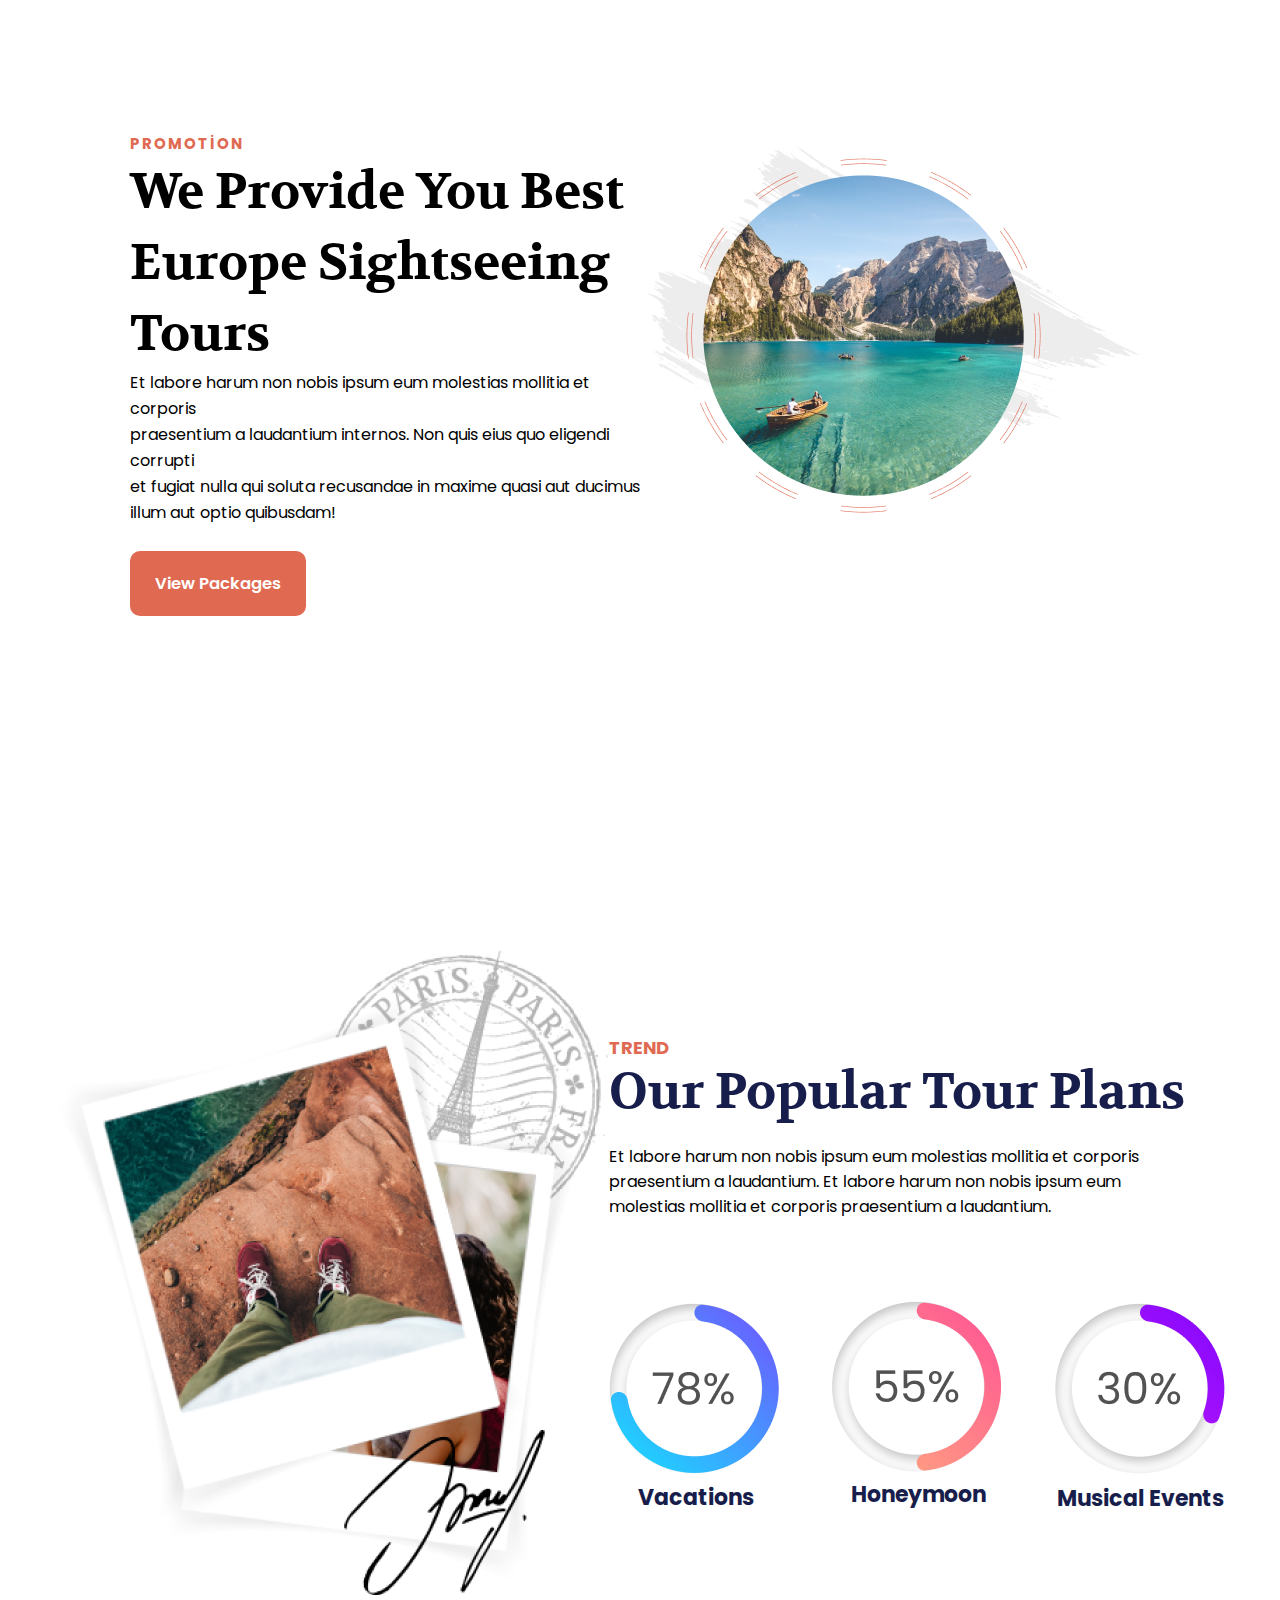
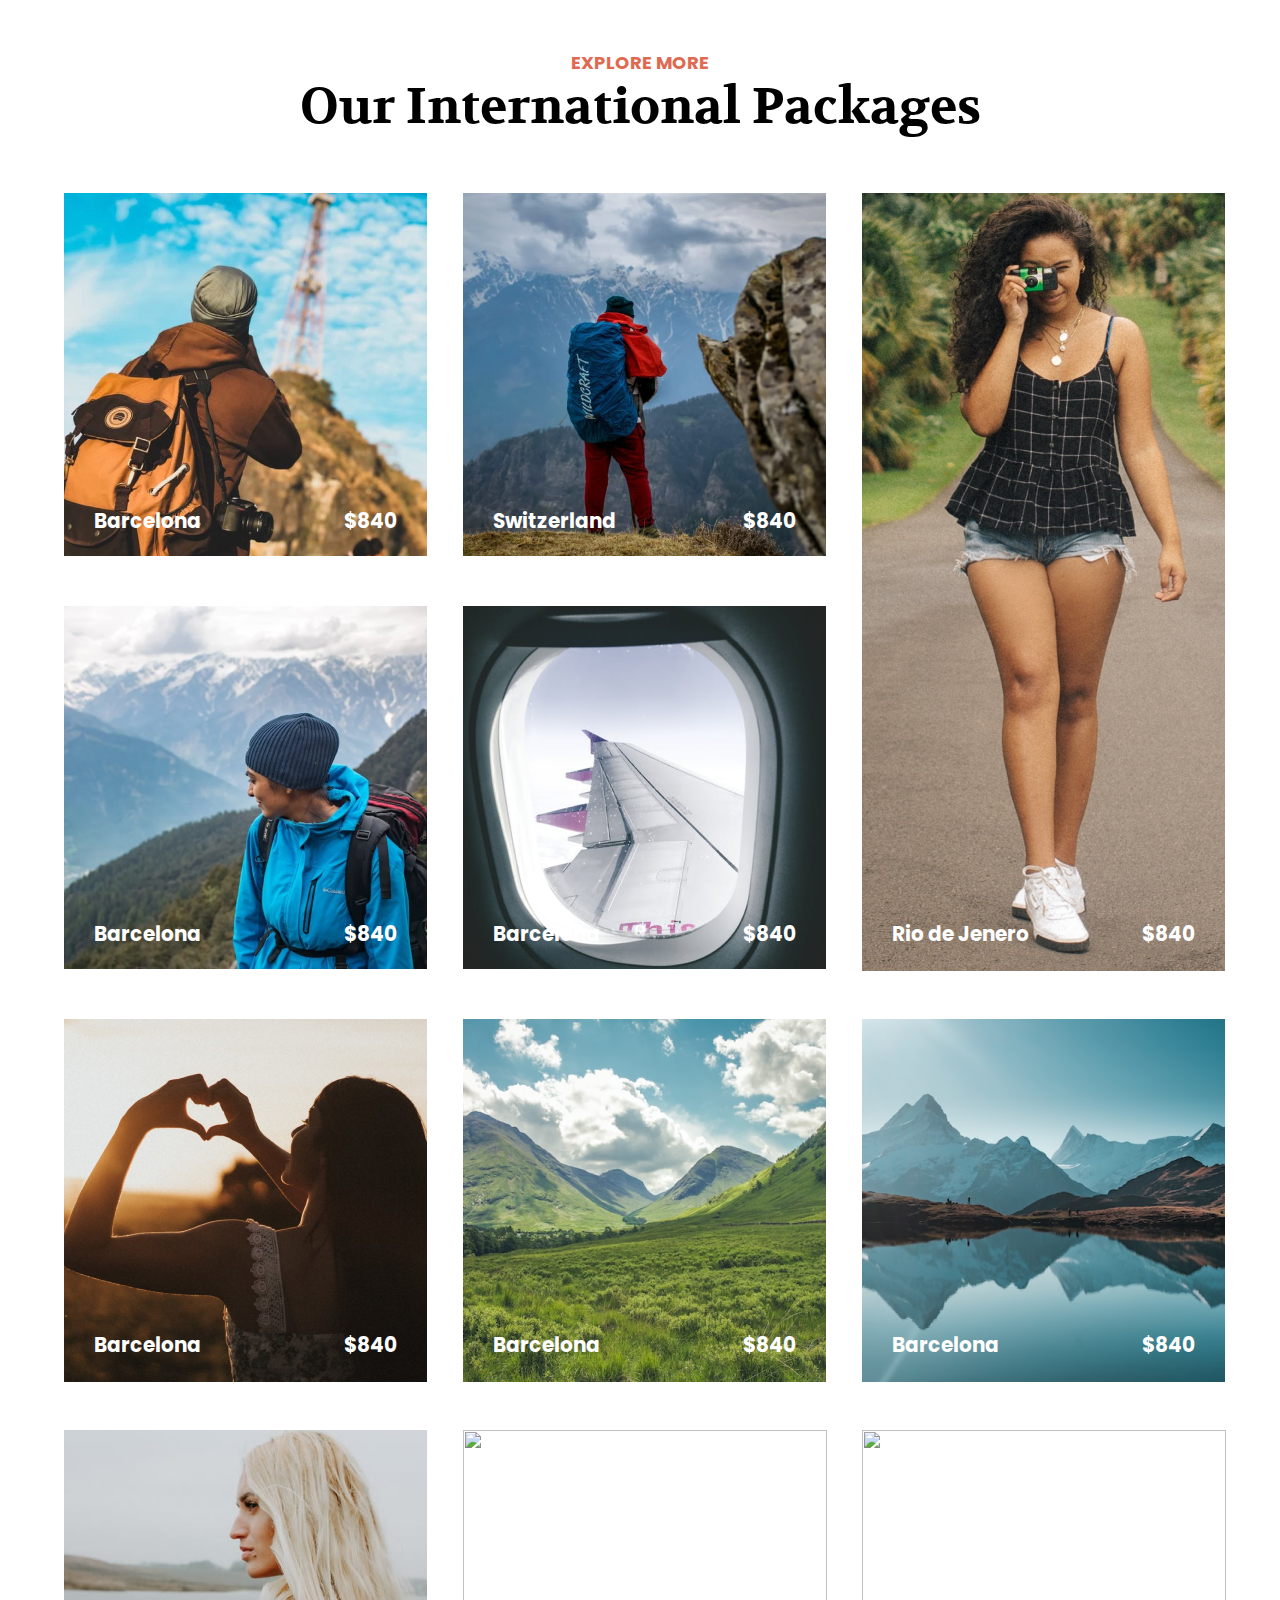
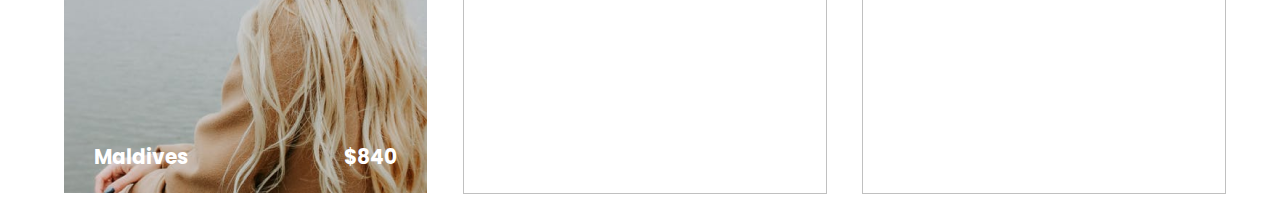
==== commit bc41e8be: "Merge 590f93441feab961baf6074d4dab2720377a27e4 into 4deec55fff352d21ec0c7892b5cee4997df1fe85" ====
--- a/about.html
+++ b/about.html
@@ -4,57 +4,163 @@
     <meta charset="UTF-8" />
     <meta name="viewport" content="width=device-width, initial-scale=1.0" />
     <title>Tour and Travel About</title>
-    <link rel="stylesheet" href="styles/about.css">
-    <link rel="stylesheet" href="styles/shared.css">
-    <link rel="preconnect" href="https://fonts.googleapis.com">
-<link rel="preconnect" href="https://fonts.gstatic.com" crossorigin>
-<link href="https://fonts.googleapis.com/css2?family=Poppins&family=Volkhov&family=Yesteryear&display=swap" rel="stylesheet">
+    <link rel="stylesheet" href="styles/about.css" />
+    <link rel="stylesheet" href="styles/shared.css" />
+    <link rel="preconnect" href="https://fonts.googleapis.com" />
+    <link rel="preconnect" href="https://fonts.gstatic.com" crossorigin />
+    <link
+      href="https://fonts.googleapis.com/css2?family=Poppins&family=Volkhov&family=Yesteryear&display=swap"
+      rel="stylesheet"
+    />
   </head>
   <body>
-  
-
     <div class="about-promotion">
       <div class="about-promotion-text-img">
         <div class="about-promotion-text">
           <div class="promotion-small-title"><h5>PROMOTİON</h5></div>
-          <div class="promotion-big-title">We Provide You Best <br>Europe Sightseeing Tours</div>
-          <div class="promotion-paragraph"><p>Et labore harum non nobis ipsum eum molestias mollitia et corporis <br> praesentium a laudantium internos. Non quis eius quo eligendi corrupti <br> et fugiat nulla qui soluta recusandae in maxime quasi aut ducimus <br> illum aut optio quibusdam!</p></div>
-        <button type="button" class="about-promotion-button"><h6>View Packages</h6></button>
-        </div >
-        <div class="about-img"><img src="images/about/about-context-img01.png" ></div>
+          <div class="promotion-big-title">
+            We Provide You Best <br />Europe Sightseeing Tours
+          </div>
+          <div class="promotion-paragraph">
+            <p>
+              Et labore harum non nobis ipsum eum molestias mollitia et corporis
+              <br />
+              praesentium a laudantium internos. Non quis eius quo eligendi
+              corrupti <br />
+              et fugiat nulla qui soluta recusandae in maxime quasi aut ducimus
+              <br />
+              illum aut optio quibusdam!
+            </p>
+          </div>
+          <button type="button" class="about-promotion-button">
+            <h6 class="button-title">View Packages</h6>
+          </button>
         </div>
+        <div class="about-img">
+          <img src="images/about/about-context-img01.png" />
+        </div>
+      </div>
     </div>
     <div class="wonderlust-video">
-      <video class="video" autoplay="autoplay" loop="loop" >
-        <source src="images/about/about-video01.mp4"type="video/mp4"/>
+      <video class="video" autoplay="autoplay" loop="loop">
+        <source src="images/about/about-video01.mp4" type="video/mp4" />
       </video>
       <div class="media-text"><h1>Wanderlust</h1></div>
     </div>
-    </div>
     <div class="about-trend-section-container">
-      <img class="shell-image" src="images/about/about-trend-shell-img.png">
+      <img class="shell-image" src="images/about/about-trend-shell-img.png" />
       <div class="about-trend-image">
-          <img class="trend-img" src="images/about/about-trend-img.png">
+        <img class="trend-img" src="images/about/about-trend-img.png" />
       </div>
       <div class="about-trend-page-description">
-     <h5 class="trend-text">TREND</h5>
-     <h1 class="our-popular-text">Our Popular Tour Plans</h1>
-     <p class="trend-paragraph" >Et labore harum non nobis ipsum eum molestias mollitia et corporis <br> praesentium a laudantium. Et labore harum non nobis ipsum eum <br>molestias mollitia et corporis praesentium a laudantium.</p>
+        <h5 class="trend-text">TREND</h5>
+        <h1 class="our-popular-text">Our Popular Tour Plans</h1>
+        <p class="trend-paragraph">
+          Et labore harum non nobis ipsum eum molestias mollitia et corporis
+          <br />
+          praesentium a laudantium. Et labore harum non nobis ipsum eum
+          <br />molestias mollitia et corporis praesentium a laudantium.
+        </p>
         <div class="number-screens">
-               <div class="vacation-screen">
-                <img src="images/about/about-statistic-img01.png">
-                <h3 id="tourNameText">Vacations</h3>
-               </div>
-            <div class="honeymoon-screen">
-              <img src="images/about/about-statistic-img02.png">
-             <h3 id="tourNameText" class="honeymoon-text">Honeymoon</h3>
-            </div>
-             <div class="musical-screen">
-              <img src="images/about/about-statistic-img03.png">
-             <h3 id="tourNameText">Musical Events</h3>
-             </div>
+          <div class="vacation-screen">
+            <img src="images/about/about-statistic-img01.png" />
+            <h3 id="tourNameText">Vacations</h3>
+          </div>
+          <div class="honeymoon-screen">
+            <img src="images/about/about-statistic-img02.png" />
+            <h3 id="tourNameText" class="honeymoon-text">Honeymoon</h3>
+          </div>
+          <div class="musical-screen">
+            <img src="images/about/about-statistic-img03.png" />
+            <h3 id="tourNameText">Musical Events</h3>
+          </div>
+        </div>
+      </div>
+    </div>
+    <div class="about-explore-packages-container">
+      <div class="first-text">
+        <h5 class="explore-more-text">EXPLORE MORE</h5>
+        <h1 class="international-text">Our International Packages</h1>
+      </div>
+      <div class="container-items">
+        <div id="column-item" class="item1">
+          <img src="images/about/about-city-img-barcelona.png" />
+          <div class="city-and-money-text">
+            <h6>Barcelona</h6>
+            <h6>$840</h6>
+          </div>
+        </div>
+        <div id="column-item" class="item2">
+          <img src="images/about/about-city-img-switzerland.png" />
+          <div class="city-and-money-text">
+            <h6>Switzerland</h6>
+            <h6 class="switzerland-money">$840</h6>
+          </div>
+        </div>
+        <div id="column-item" class="item3">
+          <img src="images/about/about-city-img-riodejenero.png" />
+          <div class="city-and-money-text">
+            <h6>Rio de Jenero</h6>
+            <h6 class="jenero-money-text">$840</h6>
+          </div>
+        </div>
+        <div id="column-item" class="item4">
+          <img src="images/about/about-city-img-barcelona02.png" />
+          <div class="city-and-money-text">
+            <h6>Barcelona</h6>
+            <h6>$840</h6>
+          </div>
+        </div>
+        <div id="column-item" class="item5">
+          <img src="images/about/about-city-img-tommorowland.png" />
+          <div class="city-and-money-text">
+            <h6>Barcelona</h6>
+            <h6>$840</h6>
+          </div>
+        </div>
+        <div id="column-item" class="item6">
+          <img src="images/about/about-city-img-losangelas.png" />
+          <div class="city-and-money-text">
+            <h6>Barcelona</h6>
+            <h6>$840</h6>
+          </div>
+        </div>
+        <div id="column-item" class="item7">
+          <img src="images/about/about-city-img-barcelona03.png" />
+          <div class="city-and-money-text barcelona7">
+            <h6>Barcelona</h6>
+            <h6>$840</h6>
+          </div>
+        </div>
+        <div id="column-item" class="item8">
+          <img src="images/about/about-city-img-barcelona04.png" />
+          <div class="city-and-money-text">
+            <h6>Barcelona</h6>
+            <h6>$840</h6>
+          </div>
+        </div>
+        <div id="column-item" class="item9">
+          <img src="images/about/about-city-img-maldives.png" />
+          <div class="city-and-money-text">
+            <h6>Maldives</h6>
+            <h6>$840</h6>
+          </div>
+        </div>
+        <div id="column-item" class="item10">
+          <img class="free-image" src="images/about/island.jpg" />
+          <div class="city-and-money-text">
+            <h6>Island</h6>
+            <h6 class="island-money">$840</h6>
+          </div>
+        </div>
+        <div id="column-item" class="item11">
+          <img class="free-image" src="images/about/pakistan.jpg" />
+          <div class="city-and-money-text">
+            <h6>Pakistan</h6>
+            <h6>$840</h6>
+          </div>
         </div>
       </div>
     </div>
   </body>
-</html>+</html>
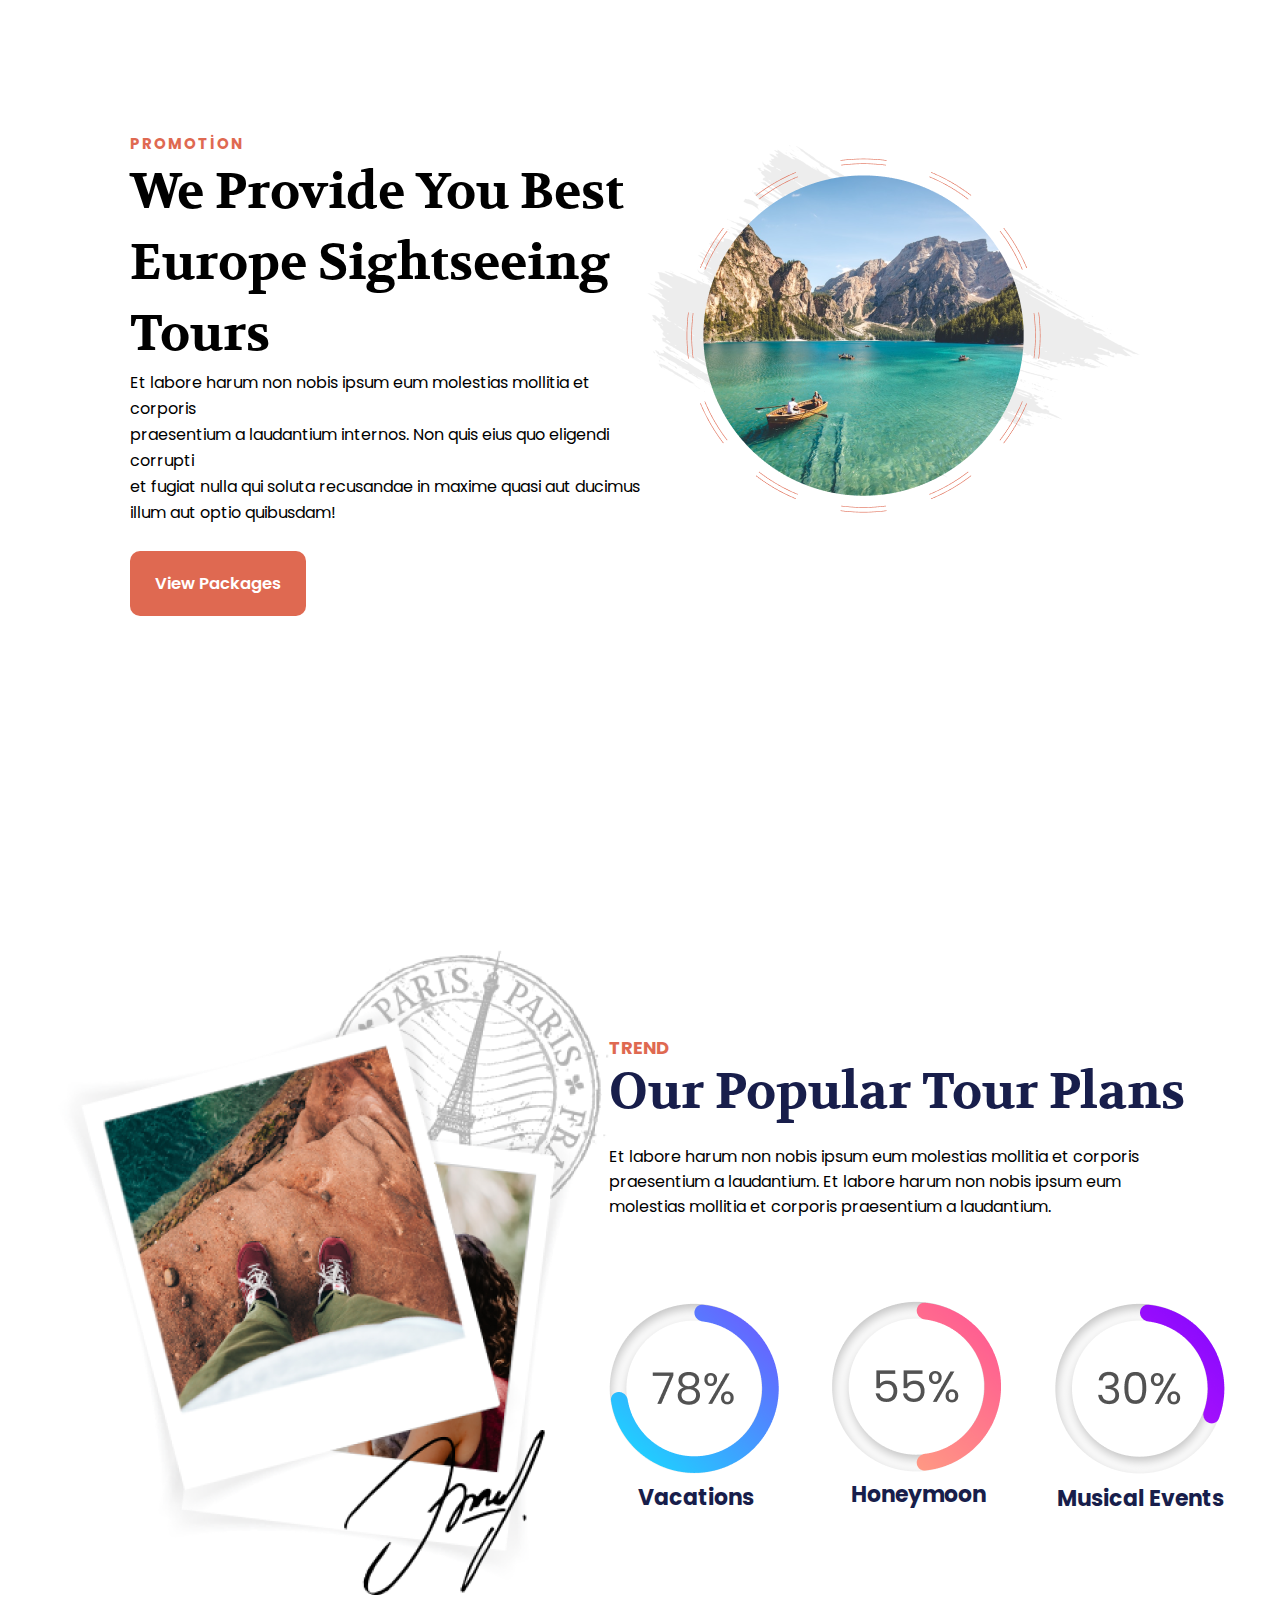
==== commit 22c243b7: "responsive-islemi-yapıldı" ====
--- a/about.html
+++ b/about.html
@@ -4,163 +4,55 @@
     <meta charset="UTF-8" />
     <meta name="viewport" content="width=device-width, initial-scale=1.0" />
     <title>Tour and Travel About</title>
-    <link rel="stylesheet" href="styles/about.css" />
-    <link rel="stylesheet" href="styles/shared.css" />
-    <link rel="preconnect" href="https://fonts.googleapis.com" />
-    <link rel="preconnect" href="https://fonts.gstatic.com" crossorigin />
-    <link
-      href="https://fonts.googleapis.com/css2?family=Poppins&family=Volkhov&family=Yesteryear&display=swap"
-      rel="stylesheet"
-    />
+    <link rel="stylesheet" href="styles/about.css">
+    <link rel="stylesheet" href="styles/shared.css">
+    <link rel="preconnect" href="https://fonts.googleapis.com">
+<link rel="preconnect" href="https://fonts.gstatic.com" crossorigin>
+<link href="https://fonts.googleapis.com/css2?family=Poppins&family=Volkhov&family=Yesteryear&display=swap" rel="stylesheet">
   </head>
   <body>
     <div class="about-promotion">
       <div class="about-promotion-text-img">
         <div class="about-promotion-text">
           <div class="promotion-small-title"><h5>PROMOTİON</h5></div>
-          <div class="promotion-big-title">
-            We Provide You Best <br />Europe Sightseeing Tours
-          </div>
-          <div class="promotion-paragraph">
-            <p>
-              Et labore harum non nobis ipsum eum molestias mollitia et corporis
-              <br />
-              praesentium a laudantium internos. Non quis eius quo eligendi
-              corrupti <br />
-              et fugiat nulla qui soluta recusandae in maxime quasi aut ducimus
-              <br />
-              illum aut optio quibusdam!
-            </p>
-          </div>
-          <button type="button" class="about-promotion-button">
-            <h6 class="button-title">View Packages</h6>
-          </button>
+          <div class="promotion-big-title">We Provide You Best <br>Europe Sightseeing Tours</div>
+          <div class="promotion-paragraph"><p>Et labore harum non nobis ipsum eum molestias mollitia et corporis <br> praesentium a laudantium internos. Non quis eius quo eligendi corrupti <br> et fugiat nulla qui soluta recusandae in maxime quasi aut ducimus <br> illum aut optio quibusdam!</p></div>
+        <button type="button" class="about-promotion-button"><h6 class="button-title">View Packages</h6></button>
+        </div >
+        <div class="about-img"><img src="images/about/about-context-img01.png" ></div>
         </div>
-        <div class="about-img">
-          <img src="images/about/about-context-img01.png" />
-        </div>
-      </div>
     </div>
     <div class="wonderlust-video">
-      <video class="video" autoplay="autoplay" loop="loop">
-        <source src="images/about/about-video01.mp4" type="video/mp4" />
+      <video class="video" autoplay="autoplay" loop="loop" >
+        <source src="images/about/about-video01.mp4"type="video/mp4"/>
       </video>
       <div class="media-text"><h1>Wanderlust</h1></div>
     </div>
+    </div>
     <div class="about-trend-section-container">
-      <img class="shell-image" src="images/about/about-trend-shell-img.png" />
+      <img class="shell-image" src="images/about/about-trend-shell-img.png">
       <div class="about-trend-image">
-        <img class="trend-img" src="images/about/about-trend-img.png" />
+          <img class="trend-img" src="images/about/about-trend-img.png">
       </div>
       <div class="about-trend-page-description">
-        <h5 class="trend-text">TREND</h5>
-        <h1 class="our-popular-text">Our Popular Tour Plans</h1>
-        <p class="trend-paragraph">
-          Et labore harum non nobis ipsum eum molestias mollitia et corporis
-          <br />
-          praesentium a laudantium. Et labore harum non nobis ipsum eum
-          <br />molestias mollitia et corporis praesentium a laudantium.
-        </p>
+     <h5 class="trend-text">TREND</h5>
+     <h1 class="our-popular-text">Our Popular Tour Plans</h1>
+     <p class="trend-paragraph" >Et labore harum non nobis ipsum eum molestias mollitia et corporis <br> praesentium a laudantium. Et labore harum non nobis ipsum eum <br>molestias mollitia et corporis praesentium a laudantium.</p>
         <div class="number-screens">
-          <div class="vacation-screen">
-            <img src="images/about/about-statistic-img01.png" />
-            <h3 id="tourNameText">Vacations</h3>
-          </div>
-          <div class="honeymoon-screen">
-            <img src="images/about/about-statistic-img02.png" />
-            <h3 id="tourNameText" class="honeymoon-text">Honeymoon</h3>
-          </div>
-          <div class="musical-screen">
-            <img src="images/about/about-statistic-img03.png" />
-            <h3 id="tourNameText">Musical Events</h3>
-          </div>
-        </div>
-      </div>
-    </div>
-    <div class="about-explore-packages-container">
-      <div class="first-text">
-        <h5 class="explore-more-text">EXPLORE MORE</h5>
-        <h1 class="international-text">Our International Packages</h1>
-      </div>
-      <div class="container-items">
-        <div id="column-item" class="item1">
-          <img src="images/about/about-city-img-barcelona.png" />
-          <div class="city-and-money-text">
-            <h6>Barcelona</h6>
-            <h6>$840</h6>
-          </div>
-        </div>
-        <div id="column-item" class="item2">
-          <img src="images/about/about-city-img-switzerland.png" />
-          <div class="city-and-money-text">
-            <h6>Switzerland</h6>
-            <h6 class="switzerland-money">$840</h6>
-          </div>
-        </div>
-        <div id="column-item" class="item3">
-          <img src="images/about/about-city-img-riodejenero.png" />
-          <div class="city-and-money-text">
-            <h6>Rio de Jenero</h6>
-            <h6 class="jenero-money-text">$840</h6>
-          </div>
-        </div>
-        <div id="column-item" class="item4">
-          <img src="images/about/about-city-img-barcelona02.png" />
-          <div class="city-and-money-text">
-            <h6>Barcelona</h6>
-            <h6>$840</h6>
-          </div>
-        </div>
-        <div id="column-item" class="item5">
-          <img src="images/about/about-city-img-tommorowland.png" />
-          <div class="city-and-money-text">
-            <h6>Barcelona</h6>
-            <h6>$840</h6>
-          </div>
-        </div>
-        <div id="column-item" class="item6">
-          <img src="images/about/about-city-img-losangelas.png" />
-          <div class="city-and-money-text">
-            <h6>Barcelona</h6>
-            <h6>$840</h6>
-          </div>
-        </div>
-        <div id="column-item" class="item7">
-          <img src="images/about/about-city-img-barcelona03.png" />
-          <div class="city-and-money-text barcelona7">
-            <h6>Barcelona</h6>
-            <h6>$840</h6>
-          </div>
-        </div>
-        <div id="column-item" class="item8">
-          <img src="images/about/about-city-img-barcelona04.png" />
-          <div class="city-and-money-text">
-            <h6>Barcelona</h6>
-            <h6>$840</h6>
-          </div>
-        </div>
-        <div id="column-item" class="item9">
-          <img src="images/about/about-city-img-maldives.png" />
-          <div class="city-and-money-text">
-            <h6>Maldives</h6>
-            <h6>$840</h6>
-          </div>
-        </div>
-        <div id="column-item" class="item10">
-          <img class="free-image" src="images/about/island.jpg" />
-          <div class="city-and-money-text">
-            <h6>Island</h6>
-            <h6 class="island-money">$840</h6>
-          </div>
-        </div>
-        <div id="column-item" class="item11">
-          <img class="free-image" src="images/about/pakistan.jpg" />
-          <div class="city-and-money-text">
-            <h6>Pakistan</h6>
-            <h6>$840</h6>
-          </div>
+               <div class="vacation-screen">
+                <img src="images/about/about-statistic-img01.png">
+                <h3 id="tourNameText">Vacations</h3>
+               </div>
+            <div class="honeymoon-screen">
+              <img src="images/about/about-statistic-img02.png">
+             <h3 id="tourNameText" class="honeymoon-text">Honeymoon</h3>
+            </div>
+             <div class="musical-screen">
+              <img src="images/about/about-statistic-img03.png">
+             <h3 id="tourNameText">Musical Events</h3>
+             </div>
         </div>
       </div>
     </div>
   </body>
-</html>
+</html>--- a/styles/shared.css
+++ b/styles/shared.css
@@ -152,4 +152,18 @@
   position: absolute;
   right: 0;
   bottom: 0;
-}+}
+
+@media only screen and (max-width: 860px) {
+  .company-and-destinitions-links{
+   flex-wrap: wrap;
+   gap: 30px;
+   text-align: center;
+  }
+  .icons-settings-footer{
+   justify-content: center;
+  }
+}
+
+
+
